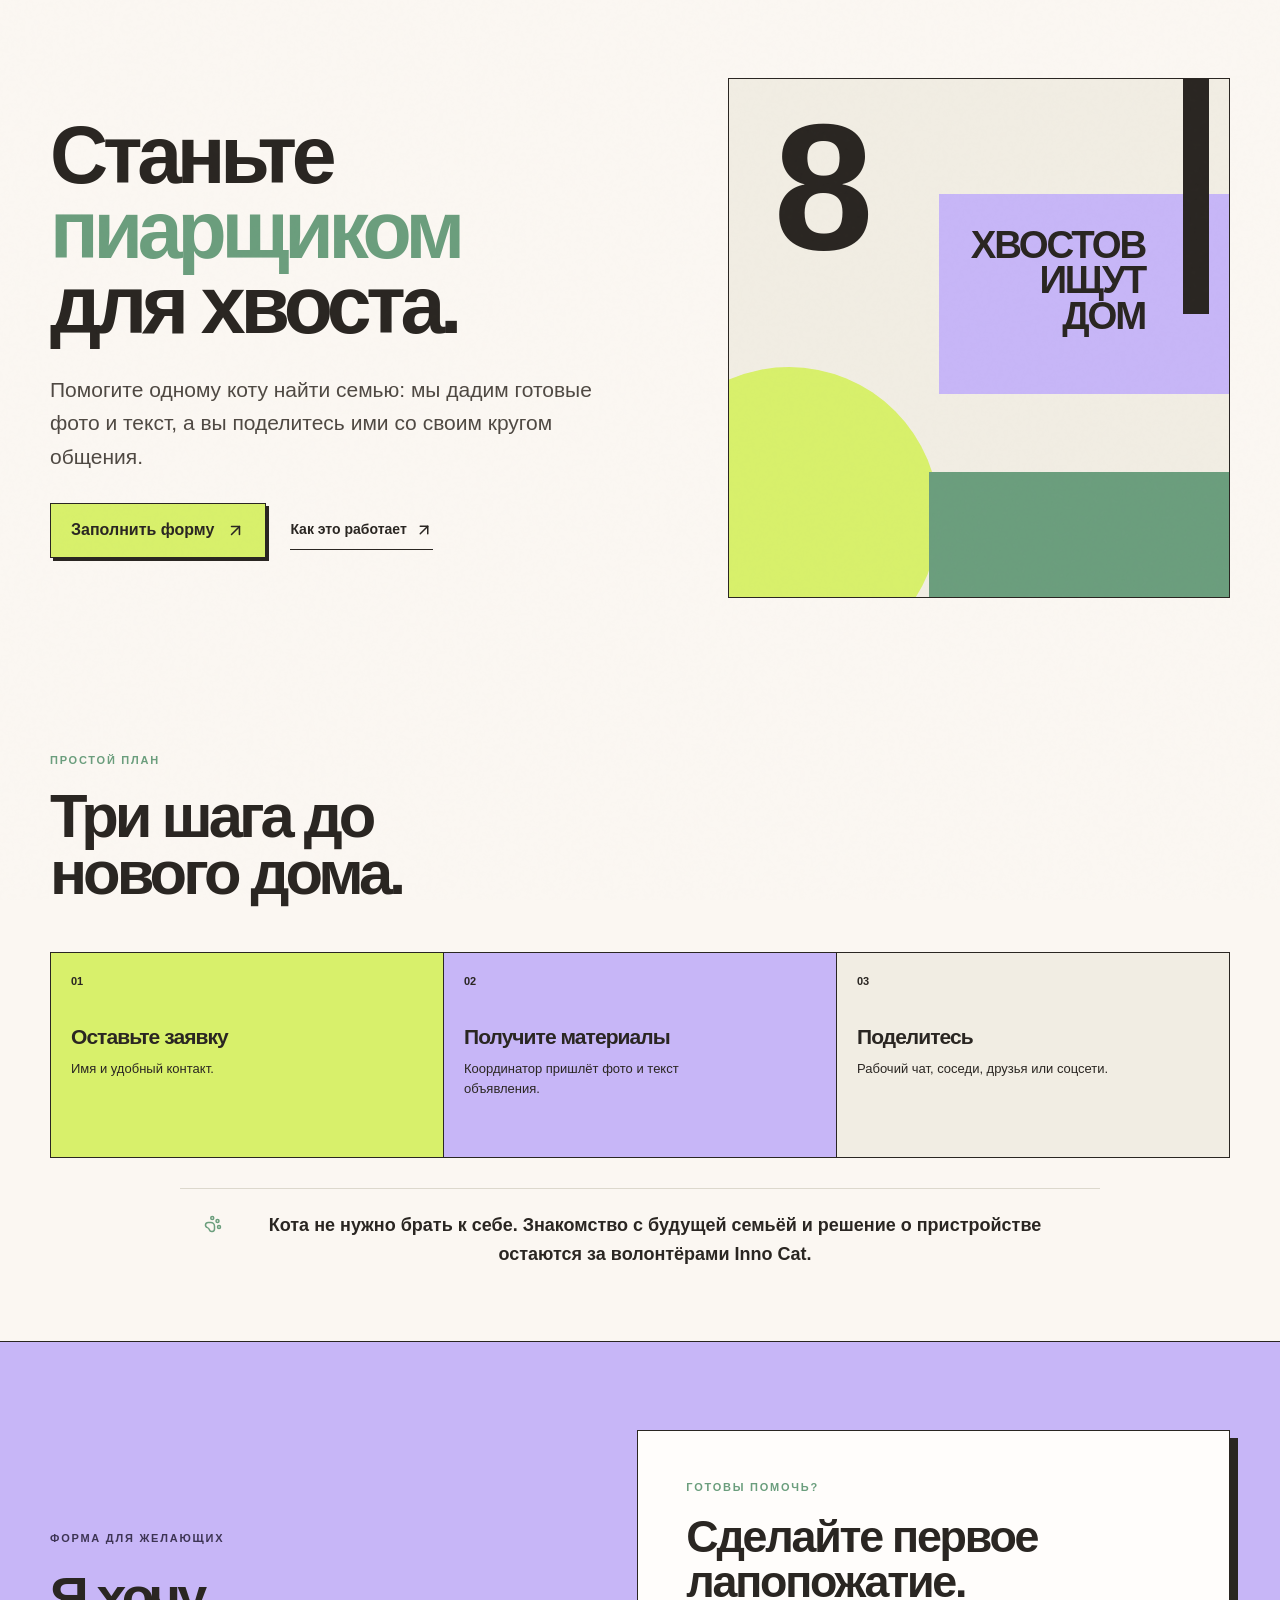
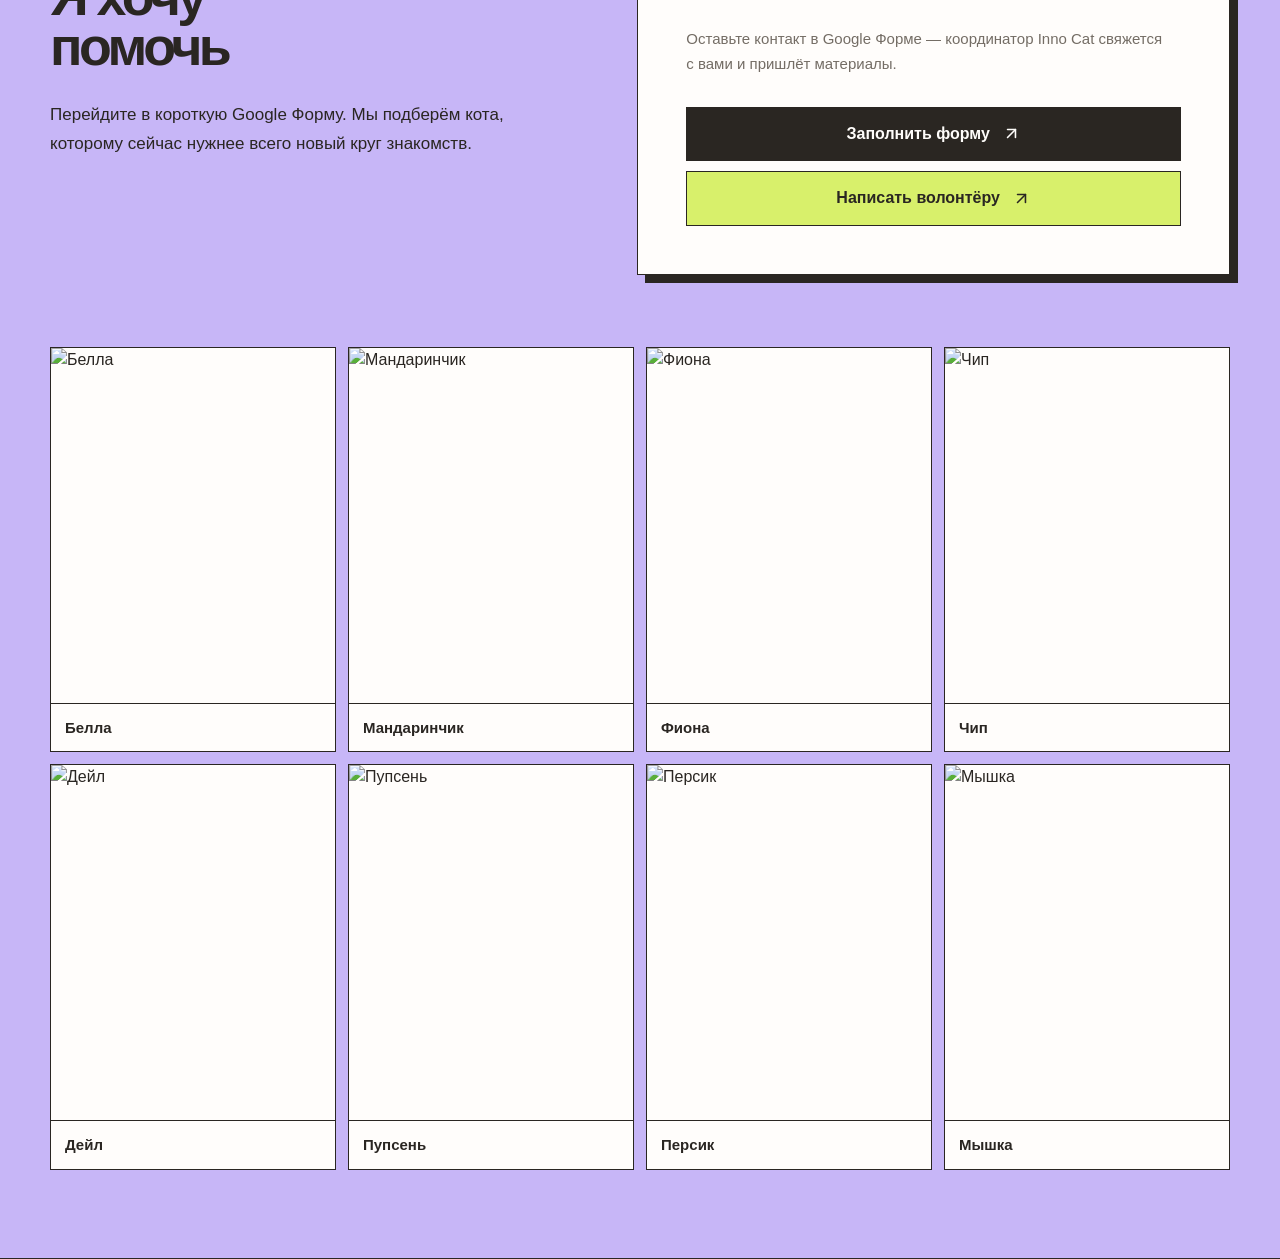
==== index.html @ 9b5c7e23 "Add files via upload" ====
<!doctype html>
<html lang="ru"><head><meta charset="utf-8"><meta name="viewport" content="width=device-width, initial-scale=1"><title>Станьте пиарщиком для хвоста · Inno Cat</title><meta name="description" content="Помогите одному из восьми хвостов найти дом: Inno Cat даст готовые материалы, а вы поделитесь ими со своим кругом общения."><meta property="og:title" content="8 хвостов ищут дом · Inno Cat"><meta property="og:description" content="Станьте их пиарщиком: фото и текст — с нас, новые круги общения — с вас."><meta property="og:url" content="https://pr.innocats.ru/"><meta property="og:site_name" content="Inno Cat"><meta property="og:type" content="website"><meta property="og:locale" content="ru_RU"><meta property="og:image" content="https://pr.innocats.ru/og.png"><meta property="og:image:width" content="1200"><meta property="og:image:height" content="630"><meta property="og:image:alt" content="8 хвостов ищут дом — станьте их пиарщиком"><meta name="twitter:card" content="summary_large_image"><meta name="twitter:title" content="8 хвостов ищут дом · Inno Cat"><meta name="twitter:description" content="Станьте их пиарщиком."><meta name="twitter:image" content="https://pr.innocats.ru/og.png"><link rel="icon" href="./favicon.svg"><link rel="stylesheet" href="./styles.css"><link rel="canonical" href="https://pr.innocats.ru/"></head><body><main id="top"><section class="hero page-shell"><div class="hero-copy"><h1>Станьте<br><em>пиарщиком</em><br>для хвоста.</h1><p class="hero-lead">Помогите одному коту найти семью: мы дадим готовые фото и текст, а вы поделитесь ими со своим кругом общения.</p><div class="hero-actions"><a class="button primary" href="https://forms.gle/XbxrjoUBpVDdA4SY6" target="_blank" rel="noopener noreferrer">Заполнить форму <svg xmlns="http://www.w3.org/2000/svg" width="19" height="19" viewbox="0 0 24 24" fill="none" stroke="currentColor" stroke-width="2" stroke-linecap="round" stroke-linejoin="round" class="lucide lucide-arrow-up-right" aria-hidden="true"><path d="M7 7h10v10"></path><path d="M7 17 17 7"></path></svg></a><a class="text-link" href="#how">Как это работает <svg xmlns="http://www.w3.org/2000/svg" width="18" height="18" viewbox="0 0 24 24" fill="none" stroke="currentColor" stroke-width="2" stroke-linecap="round" stroke-linejoin="round" class="lucide lucide-arrow-up-right" aria-hidden="true"><path d="M7 7h10v10"></path><path d="M7 17 17 7"></path></svg></a></div></div><div class="bauhaus-poster" aria-hidden="true"><div class="poster-number">8</div><div class="poster-label">ХВОСТОВ<br>ИЩУТ<br>ДОМ</div><div class="shape circle"></div><div class="shape lavender"></div><div class="shape sage"></div><div class="shape black"></div></div></section><section class="how page-shell" id="how"><div class="section-heading"><div><p class="kicker">ПРОСТОЙ ПЛАН</p><h2>Три шага до<br>нового дома.</h2></div></div><div class="steps"><article><span>01</span><h3>Оставьте заявку</h3><p>Имя и удобный контакт.</p></article><article><span>02</span><h3>Получите материалы</h3><p>Координатор пришлёт фото и текст объявления.</p></article><article><span>03</span><h3>Поделитесь</h3><p>Рабочий чат, соседи, друзья или соцсети.</p></article></div><p class="calm-note"><svg xmlns="http://www.w3.org/2000/svg" width="18" height="18" viewbox="0 0 24 24" fill="none" stroke="currentColor" stroke-width="2" stroke-linecap="round" stroke-linejoin="round" class="lucide lucide-paw-print" aria-hidden="true"><circle cx="11" cy="4" r="2"></circle><circle cx="18" cy="8" r="2"></circle><circle cx="20" cy="16" r="2"></circle><path d="M9 10a5 5 0 0 1 5 5v3.5a3.5 3.5 0 0 1-6.84 1.045Q6.52 17.48 4.46 16.84A3.5 3.5 0 0 1 5.5 10Z"></path></svg> Кота не нужно брать к себе. Знакомство с будущей семьёй и решение о пристройстве остаются за волонтёрами Inno Cat.</p></section><section class="signup" id="form"><div class="page-shell signup-layout"><div class="signup-grid"><div class="signup-copy"><p class="kicker">ФОРМА ДЛЯ ЖЕЛАЮЩИХ</p><h2>Я хочу<br>помочь</h2><p>Перейдите в короткую Google Форму. Мы подберём кота, которому сейчас нужнее всего новый круг знакомств.</p></div><div class="contact-card"><p class="kicker">ГОТОВЫ ПОМОЧЬ?</p><h3>Сделайте первое лапопожатие.</h3><p>Оставьте контакт в Google Форме — координатор Inno Cat свяжется с вами и пришлёт материалы.</p><div class="contact-actions"><a class="button submit" href="https://forms.gle/XbxrjoUBpVDdA4SY6" target="_blank" rel="noopener noreferrer">Заполнить форму <svg xmlns="http://www.w3.org/2000/svg" width="19" height="19" viewbox="0 0 24 24" fill="none" stroke="currentColor" stroke-width="2" stroke-linecap="round" stroke-linejoin="round" class="lucide lucide-arrow-up-right" aria-hidden="true"><path d="M7 7h10v10"></path><path d="M7 17 17 7"></path></svg></a><a class="button volunteer" href="https://t.me/inno_cat?direct" target="_blank" rel="noopener noreferrer">Написать волонтёру <svg xmlns="http://www.w3.org/2000/svg" width="19" height="19" viewbox="0 0 24 24" fill="none" stroke="currentColor" stroke-width="2" stroke-linecap="round" stroke-linejoin="round" class="lucide lucide-arrow-up-right" aria-hidden="true"><path d="M7 7h10v10"></path><path d="M7 17 17 7"></path></svg></a></div></div></div><div class="cat-photo-grid" aria-label="Коты, которым нужна помощь"><figure class="cat-photo-card"><img src="./cats/bella-720.jpg" sizes="(max-width: 700px) calc((100vw - 44px) / 2), (max-width: 940px) calc((100vw - 60px) / 2), (max-width: 1228px) calc((100vw - 84px) / 4), 284px" width="720" height="900" alt="Белла" loading="eager" decoding="async" srcset="./cats/bella-360.jpg 360w, ./cats/bella-720.jpg 720w"><figcaption>Белла</figcaption></figure><figure class="cat-photo-card"><img src="./cats/mandarin-720.jpg" sizes="(max-width: 700px) calc((100vw - 44px) / 2), (max-width: 940px) calc((100vw - 60px) / 2), (max-width: 1228px) calc((100vw - 84px) / 4), 284px" width="720" height="900" alt="Мандаринчик" loading="eager" decoding="async" srcset="./cats/mandarin-360.jpg 360w, ./cats/mandarin-720.jpg 720w"><figcaption>Мандаринчик</figcaption></figure><figure class="cat-photo-card"><img src="./cats/fiona-720.jpg" sizes="(max-width: 700px) calc((100vw - 44px) / 2), (max-width: 940px) calc((100vw - 60px) / 2), (max-width: 1228px) calc((100vw - 84px) / 4), 284px" width="720" height="900" alt="Фиона" loading="eager" decoding="async" srcset="./cats/fiona-360.jpg 360w, ./cats/fiona-720.jpg 720w"><figcaption>Фиона</figcaption></figure><figure class="cat-photo-card"><img src="./cats/chip-720.jpg" sizes="(max-width: 700px) calc((100vw - 44px) / 2), (max-width: 940px) calc((100vw - 60px) / 2), (max-width: 1228px) calc((100vw - 84px) / 4), 284px" width="720" height="900" alt="Чип" loading="eager" decoding="async" srcset="./cats/chip-360.jpg 360w, ./cats/chip-720.jpg 720w"><figcaption>Чип</figcaption></figure><figure class="cat-photo-card"><img src="./cats/dale-720.jpg" sizes="(max-width: 700px) calc((100vw - 44px) / 2), (max-width: 940px) calc((100vw - 60px) / 2), (max-width: 1228px) calc((100vw - 84px) / 4), 284px" width="720" height="900" alt="Дейл" loading="eager" decoding="async" srcset="./cats/dale-360.jpg 360w, ./cats/dale-720.jpg 720w"><figcaption>Дейл</figcaption></figure><figure class="cat-photo-card"><img src="./cats/pupsen-720.jpg" sizes="(max-width: 700px) calc((100vw - 44px) / 2), (max-width: 940px) calc((100vw - 60px) / 2), (max-width: 1228px) calc((100vw - 84px) / 4), 284px" width="720" height="900" alt="Пупсень" loading="eager" decoding="async" srcset="./cats/pupsen-360.jpg 360w, ./cats/pupsen-720.jpg 720w"><figcaption>Пупсень</figcaption></figure><figure class="cat-photo-card"><img src="./cats/persik-720.jpg" sizes="(max-width: 700px) calc((100vw - 44px) / 2), (max-width: 940px) calc((100vw - 60px) / 2), (max-width: 1228px) calc((100vw - 84px) / 4), 284px" width="720" height="900" alt="Персик" loading="eager" decoding="async" srcset="./cats/persik-360.jpg 360w, ./cats/persik-720.jpg 720w"><figcaption>Персик</figcaption></figure><figure class="cat-photo-card"><img src="./cats/myshka-720.jpg" sizes="(max-width: 700px) calc((100vw - 44px) / 2), (max-width: 940px) calc((100vw - 60px) / 2), (max-width: 1228px) calc((100vw - 84px) / 4), 284px" width="720" height="900" alt="Мышка" loading="eager" decoding="async" srcset="./cats/myshka-360.jpg 360w, ./cats/myshka-720.jpg 720w"><figcaption>Мышка</figcaption></figure></div></div></section></main></body></html>
---- styles.css ----
/* cyrillic-ext */
@font-face {
  font-family: 'Manrope';
  font-style: normal;
  font-weight: 400;
  font-display: swap;
  src: url(./fonts/manrope-270f405a6a58.woff2) format('woff2');
  unicode-range: U+0460-052F, U+1C80-1C8A, U+20B4, U+2DE0-2DFF, U+A640-A69F, U+FE2E-FE2F;
}
/* cyrillic */
@font-face {
  font-family: 'Manrope';
  font-style: normal;
  font-weight: 400;
  font-display: swap;
  src: url(./fonts/manrope-85a47c7dcfcf.woff2) format('woff2');
  unicode-range: U+0301, U+0400-045F, U+0490-0491, U+04B0-04B1, U+2116;
}
/* greek */
@font-face {
  font-family: 'Manrope';
  font-style: normal;
  font-weight: 400;
  font-display: swap;
  src: url(./fonts/manrope-8b9fe9ac0c96.woff2) format('woff2');
  unicode-range: U+0370-0377, U+037A-037F, U+0384-038A, U+038C, U+038E-03A1, U+03A3-03FF;
}
/* vietnamese */
@font-face {
  font-family: 'Manrope';
  font-style: normal;
  font-weight: 400;
  font-display: swap;
  src: url(./fonts/manrope-157113911709.woff2) format('woff2');
  unicode-range: U+0102-0103, U+0110-0111, U+0128-0129, U+0168-0169, U+01A0-01A1, U+01AF-01B0, U+0300-0301, U+0303-0304, U+0308-0309, U+0323, U+0329, U+1EA0-1EF9, U+20AB;
}
/* latin-ext */
@font-face {
  font-family: 'Manrope';
  font-style: normal;
  font-weight: 400;
  font-display: swap;
  src: url(./fonts/manrope-ca01630a7764.woff2) format('woff2');
  unicode-range: U+0100-02BA, U+02BD-02C5, U+02C7-02CC, U+02CE-02D7, U+02DD-02FF, U+0304, U+0308, U+0329, U+1D00-1DBF, U+1E00-1E9F, U+1EF2-1EFF, U+2020, U+20A0-20AB, U+20AD-20C4, U+2113, U+2C60-2C7F, U+A720-A7FF;
}
/* latin */
@font-face {
  font-family: 'Manrope';
  font-style: normal;
  font-weight: 400;
  font-display: swap;
  src: url(./fonts/manrope-1a551706a819.woff2) format('woff2');
  unicode-range: U+0000-00FF, U+0131, U+0152-0153, U+02BB-02BC, U+02C6, U+02DA, U+02DC, U+0304, U+0308, U+0329, U+2000-206F, U+20AC, U+2122, U+2191, U+2193, U+2212, U+2215, U+FEFF, U+FFFD;
}
/* cyrillic-ext */
@font-face {
  font-family: 'Manrope';
  font-style: normal;
  font-weight: 500;
  font-display: swap;
  src: url(./fonts/manrope-270f405a6a58.woff2) format('woff2');
  unicode-range: U+0460-052F, U+1C80-1C8A, U+20B4, U+2DE0-2DFF, U+A640-A69F, U+FE2E-FE2F;
}
/* cyrillic */
@font-face {
  font-family: 'Manrope';
  font-style: normal;
  font-weight: 500;
  font-display: swap;
  src: url(./fonts/manrope-85a47c7dcfcf.woff2) format('woff2');
  unicode-range: U+0301, U+0400-045F, U+0490-0491, U+04B0-04B1, U+2116;
}
/* greek */
@font-face {
  font-family: 'Manrope';
  font-style: normal;
  font-weight: 500;
  font-display: swap;
  src: url(./fonts/manrope-8b9fe9ac0c96.woff2) format('woff2');
  unicode-range: U+0370-0377, U+037A-037F, U+0384-038A, U+038C, U+038E-03A1, U+03A3-03FF;
}
/* vietnamese */
@font-face {
  font-family: 'Manrope';
  font-style: normal;
  font-weight: 500;
  font-display: swap;
  src: url(./fonts/manrope-157113911709.woff2) format('woff2');
  unicode-range: U+0102-0103, U+0110-0111, U+0128-0129, U+0168-0169, U+01A0-01A1, U+01AF-01B0, U+0300-0301, U+0303-0304, U+0308-0309, U+0323, U+0329, U+1EA0-1EF9, U+20AB;
}
/* latin-ext */
@font-face {
  font-family: 'Manrope';
  font-style: normal;
  font-weight: 500;
  font-display: swap;
  src: url(./fonts/manrope-ca01630a7764.woff2) format('woff2');
  unicode-range: U+0100-02BA, U+02BD-02C5, U+02C7-02CC, U+02CE-02D7, U+02DD-02FF, U+0304, U+0308, U+0329, U+1D00-1DBF, U+1E00-1E9F, U+1EF2-1EFF, U+2020, U+20A0-20AB, U+20AD-20C4, U+2113, U+2C60-2C7F, U+A720-A7FF;
}
/* latin */
@font-face {
  font-family: 'Manrope';
  font-style: normal;
  font-weight: 500;
  font-display: swap;
  src: url(./fonts/manrope-1a551706a819.woff2) format('woff2');
  unicode-range: U+0000-00FF, U+0131, U+0152-0153, U+02BB-02BC, U+02C6, U+02DA, U+02DC, U+0304, U+0308, U+0329, U+2000-206F, U+20AC, U+2122, U+2191, U+2193, U+2212, U+2215, U+FEFF, U+FFFD;
}
/* cyrillic-ext */
@font-face {
  font-family: 'Manrope';
  font-style: normal;
  font-weight: 600;
  font-display: swap;
  src: url(./fonts/manrope-270f405a6a58.woff2) format('woff2');
  unicode-range: U+0460-052F, U+1C80-1C8A, U+20B4, U+2DE0-2DFF, U+A640-A69F, U+FE2E-FE2F;
}
/* cyrillic */
@font-face {
  font-family: 'Manrope';
  font-style: normal;
  font-weight: 600;
  font-display: swap;
  src: url(./fonts/manrope-85a47c7dcfcf.woff2) format('woff2');
  unicode-range: U+0301, U+0400-045F, U+0490-0491, U+04B0-04B1, U+2116;
}
/* greek */
@font-face {
  font-family: 'Manrope';
  font-style: normal;
  font-weight: 600;
  font-display: swap;
  src: url(./fonts/manrope-8b9fe9ac0c96.woff2) format('woff2');
  unicode-range: U+0370-0377, U+037A-037F, U+0384-038A, U+038C, U+038E-03A1, U+03A3-03FF;
}
/* vietnamese */
@font-face {
  font-family: 'Manrope';
  font-style: normal;
  font-weight: 600;
  font-display: swap;
  src: url(./fonts/manrope-157113911709.woff2) format('woff2');
  unicode-range: U+0102-0103, U+0110-0111, U+0128-0129, U+0168-0169, U+01A0-01A1, U+01AF-01B0, U+0300-0301, U+0303-0304, U+0308-0309, U+0323, U+0329, U+1EA0-1EF9, U+20AB;
}
/* latin-ext */
@font-face {
  font-family: 'Manrope';
  font-style: normal;
  font-weight: 600;
  font-display: swap;
  src: url(./fonts/manrope-ca01630a7764.woff2) format('woff2');
  unicode-range: U+0100-02BA, U+02BD-02C5, U+02C7-02CC, U+02CE-02D7, U+02DD-02FF, U+0304, U+0308, U+0329, U+1D00-1DBF, U+1E00-1E9F, U+1EF2-1EFF, U+2020, U+20A0-20AB, U+20AD-20C4, U+2113, U+2C60-2C7F, U+A720-A7FF;
}
/* latin */
@font-face {
  font-family: 'Manrope';
  font-style: normal;
  font-weight: 600;
  font-display: swap;
  src: url(./fonts/manrope-1a551706a819.woff2) format('woff2');
  unicode-range: U+0000-00FF, U+0131, U+0152-0153, U+02BB-02BC, U+02C6, U+02DA, U+02DC, U+0304, U+0308, U+0329, U+2000-206F, U+20AC, U+2122, U+2191, U+2193, U+2212, U+2215, U+FEFF, U+FFFD;
}
/* cyrillic-ext */
@font-face {
  font-family: 'Manrope';
  font-style: normal;
  font-weight: 700;
  font-display: swap;
  src: url(./fonts/manrope-270f405a6a58.woff2) format('woff2');
  unicode-range: U+0460-052F, U+1C80-1C8A, U+20B4, U+2DE0-2DFF, U+A640-A69F, U+FE2E-FE2F;
}
/* cyrillic */
@font-face {
  font-family: 'Manrope';
  font-style: normal;
  font-weight: 700;
  font-display: swap;
  src: url(./fonts/manrope-85a47c7dcfcf.woff2) format('woff2');
  unicode-range: U+0301, U+0400-045F, U+0490-0491, U+04B0-04B1, U+2116;
}
/* greek */
@font-face {
  font-family: 'Manrope';
  font-style: normal;
  font-weight: 700;
  font-display: swap;
  src: url(./fonts/manrope-8b9fe9ac0c96.woff2) format('woff2');
  unicode-range: U+0370-0377, U+037A-037F, U+0384-038A, U+038C, U+038E-03A1, U+03A3-03FF;
}
/* vietnamese */
@font-face {
  font-family: 'Manrope';
  font-style: normal;
  font-weight: 700;
  font-display: swap;
  src: url(./fonts/manrope-157113911709.woff2) format('woff2');
  unicode-range: U+0102-0103, U+0110-0111, U+0128-0129, U+0168-0169, U+01A0-01A1, U+01AF-01B0, U+0300-0301, U+0303-0304, U+0308-0309, U+0323, U+0329, U+1EA0-1EF9, U+20AB;
}
/* latin-ext */
@font-face {
  font-family: 'Manrope';
  font-style: normal;
  font-weight: 700;
  font-display: swap;
  src: url(./fonts/manrope-ca01630a7764.woff2) format('woff2');
  unicode-range: U+0100-02BA, U+02BD-02C5, U+02C7-02CC, U+02CE-02D7, U+02DD-02FF, U+0304, U+0308, U+0329, U+1D00-1DBF, U+1E00-1E9F, U+1EF2-1EFF, U+2020, U+20A0-20AB, U+20AD-20C4, U+2113, U+2C60-2C7F, U+A720-A7FF;
}
/* latin */
@font-face {
  font-family: 'Manrope';
  font-style: normal;
  font-weight: 700;
  font-display: swap;
  src: url(./fonts/manrope-1a551706a819.woff2) format('woff2');
  unicode-range: U+0000-00FF, U+0131, U+0152-0153, U+02BB-02BC, U+02C6, U+02DA, U+02DC, U+0304, U+0308, U+0329, U+2000-206F, U+20AC, U+2122, U+2191, U+2193, U+2212, U+2215, U+FEFF, U+FFFD;
}
/* cyrillic-ext */
@font-face {
  font-family: 'Manrope';
  font-style: normal;
  font-weight: 800;
  font-display: swap;
  src: url(./fonts/manrope-270f405a6a58.woff2) format('woff2');
  unicode-range: U+0460-052F, U+1C80-1C8A, U+20B4, U+2DE0-2DFF, U+A640-A69F, U+FE2E-FE2F;
}
/* cyrillic */
@font-face {
  font-family: 'Manrope';
  font-style: normal;
  font-weight: 800;
  font-display: swap;
  src: url(./fonts/manrope-85a47c7dcfcf.woff2) format('woff2');
  unicode-range: U+0301, U+0400-045F, U+0490-0491, U+04B0-04B1, U+2116;
}
/* greek */
@font-face {
  font-family: 'Manrope';
  font-style: normal;
  font-weight: 800;
  font-display: swap;
  src: url(./fonts/manrope-8b9fe9ac0c96.woff2) format('woff2');
  unicode-range: U+0370-0377, U+037A-037F, U+0384-038A, U+038C, U+038E-03A1, U+03A3-03FF;
}
/* vietnamese */
@font-face {
  font-family: 'Manrope';
  font-style: normal;
  font-weight: 800;
  font-display: swap;
  src: url(./fonts/manrope-157113911709.woff2) format('woff2');
  unicode-range: U+0102-0103, U+0110-0111, U+0128-0129, U+0168-0169, U+01A0-01A1, U+01AF-01B0, U+0300-0301, U+0303-0304, U+0308-0309, U+0323, U+0329, U+1EA0-1EF9, U+20AB;
}
/* latin-ext */
@font-face {
  font-family: 'Manrope';
  font-style: normal;
  font-weight: 800;
  font-display: swap;
  src: url(./fonts/manrope-ca01630a7764.woff2) format('woff2');
  unicode-range: U+0100-02BA, U+02BD-02C5, U+02C7-02CC, U+02CE-02D7, U+02DD-02FF, U+0304, U+0308, U+0329, U+1D00-1DBF, U+1E00-1E9F, U+1EF2-1EFF, U+2020, U+20A0-20AB, U+20AD-20C4, U+2113, U+2C60-2C7F, U+A720-A7FF;
}
/* latin */
@font-face {
  font-family: 'Manrope';
  font-style: normal;
  font-weight: 800;
  font-display: swap;
  src: url(./fonts/manrope-1a551706a819.woff2) format('woff2');
  unicode-range: U+0000-00FF, U+0131, U+0152-0153, U+02BB-02BC, U+02C6, U+02DA, U+02DC, U+0304, U+0308, U+0329, U+2000-206F, U+20AC, U+2122, U+2191, U+2193, U+2212, U+2215, U+FEFF, U+FFFD;
}



:root {
  --cream: #fbf7f2;
  --cream-deep: #f1ede3;
  --ink: #2a2622;
  --muted: #746d65;
  --line: #dcd8cd;
  --lime: #d8f06b;
  --lime-dark: #b9d846;
  --lavender: #c7b6f7;
  --sage: #6b9e7d;
  --white: #fffdfb;
  --max: 1180px;
}

* { box-sizing: border-box; }
html { scroll-behavior: smooth; scroll-padding-top: 90px; }
body {
  margin: 0;
  background: var(--cream);
  color: var(--ink);
  font-family: Manrope, Arial, sans-serif;
  font-size: 16px;
  line-height: 1.55;
  -webkit-font-smoothing: antialiased;
}
body::before {
  content: '';
  position: fixed;
  inset: 0;
  z-index: 100;
  pointer-events: none;
  opacity: .025;
  background-image: url("data:image/svg+xml,%3Csvg viewBox='0 0 180 180' xmlns='http://www.w3.org/2000/svg'%3E%3Cfilter id='n'%3E%3CfeTurbulence type='fractalNoise' baseFrequency='.9' numOctaves='3' stitchTiles='stitch'/%3E%3C/filter%3E%3Cpath fill='%23000' opacity='.45' filter='url(%23n)' d='M0 0h180v180H0z'/%3E%3C/svg%3E");
}

a { color: inherit; text-decoration: none; }
button, input { font: inherit; }
button { color: inherit; }
button, a, input { -webkit-tap-highlight-color: transparent; }
button, a { touch-action: manipulation; }
button:focus-visible, a:focus-visible, input:focus-visible {
  outline: 3px solid var(--lavender);
  outline-offset: 4px;
}
p, h1, h2, h3 { margin-top: 0; }
.page-shell { width: min(var(--max), calc(100% - 48px)); margin-inline: auto; }

.brand { display: inline-flex; align-items: center; gap: 11px; font-size: 17px; font-weight: 800; letter-spacing: -.03em; }
.brand-mark { width: 39px; height: 39px; display: grid; place-items: center; background: var(--ink); color: var(--cream); font-size: 12px; letter-spacing: -.02em; }

.hero { min-height: 680px; display: grid; grid-template-columns: 1.08fr .92fr; gap: clamp(42px, 7vw, 92px); align-items: center; padding-block: 68px 72px; }
.kicker { margin-bottom: 24px; display: flex; align-items: center; gap: 10px; font-size: 11px; font-weight: 800; letter-spacing: .16em; }
.kicker > span { width: 10px; height: 10px; display: inline-block; background: var(--sage); }
.hero h1, .signup h2, .section-heading h2 {
  font-size: clamp(52px, 6.3vw, 86px);
  line-height: .93;
  letter-spacing: -.065em;
  font-weight: 800;
}
.hero h1 { margin-bottom: 30px; }
.hero h1 em { color: var(--sage); font-style: normal; }
.hero-lead { max-width: 590px; margin-bottom: 30px; color: #4f4943; font-size: clamp(17px, 1.8vw, 21px); line-height: 1.58; }
.hero-actions { display: flex; align-items: center; flex-wrap: wrap; gap: 24px; }
.button { min-height: 54px; padding: 14px 20px; display: inline-flex; align-items: center; justify-content: center; gap: 12px; border: 1px solid var(--ink); border-radius: 0; font-weight: 800; cursor: pointer; transition: transform .16s, box-shadow .16s, background .16s; }
.button:hover:not(:disabled) { transform: translate(-2px, -2px); box-shadow: 5px 5px 0 var(--ink); }
.button:disabled { cursor: wait; opacity: .65; }
.button.primary { background: var(--lime); box-shadow: 3px 3px 0 var(--ink); }
.button.secondary { background: var(--white); }
.text-link { display: inline-flex; align-items: center; gap: 8px; padding-block: 8px; font-size: 14px; font-weight: 800; border-bottom: 1px solid var(--ink); }
.bauhaus-poster { position: relative; min-height: 520px; overflow: hidden; border: 1px solid var(--ink); background: var(--cream-deep); }
.shape { position: absolute; display: block; }
.shape.circle { width: 300px; height: 300px; left: -90px; bottom: -70px; border-radius: 50%; background: var(--lime); }
.shape.lavender { width: 58%; height: 200px; right: 0; top: 115px; background: var(--lavender); }
.shape.sage { width: 60%; height: 125px; right: 0; bottom: 0; background: var(--sage); }
.shape.black { width: 26px; height: 235px; right: 20px; top: 0; background: var(--ink); }
.poster-number { position: absolute; z-index: 2; left: 44px; top: 34px; font-size: clamp(180px, 14vw, 220px); line-height: .82; letter-spacing: -.07em; font-weight: 800; }
.poster-label { position: absolute; z-index: 3; right: 84px; top: 148px; width: 220px; text-align: right; font-size: clamp(26px, 3vw, 42px); line-height: .92; letter-spacing: -.055em; font-weight: 800; }

.how { padding-block: 72px; }
.section-heading { margin-bottom: 40px; }
.section-heading .kicker { margin-bottom: 18px; color: var(--sage); }
.section-heading h2 { font-size: clamp(44px, 4.8vw, 64px); }
.steps { display: grid; grid-template-columns: repeat(3, 1fr); border-top: 1px solid var(--ink); border-left: 1px solid var(--ink); }
.steps article { min-height: 205px; padding: 20px; border-right: 1px solid var(--ink); border-bottom: 1px solid var(--ink); }
.steps article:nth-child(1) { background: var(--lime); }
.steps article:nth-child(2) { background: var(--lavender); }
.steps article:nth-child(3) { background: var(--cream-deep); }
.steps article > span { display: block; margin-bottom: 36px; font-size: 11px; font-weight: 800; }
.steps h3 { margin-bottom: 10px; font-size: 21px; letter-spacing: -.045em; line-height: 1.08; }
.steps p { margin: 0; max-width: 290px; font-size: 13px; line-height: 1.55; }
.calm-note { max-width: 920px; margin: 30px auto 0; padding: 22px 24px 0; display: flex; align-items: flex-start; justify-content: center; gap: 12px; border-top: 1px solid var(--line); color: var(--ink); text-align: center; font-size: clamp(15px, 1.5vw, 18px); font-weight: 600; line-height: 1.6; }
.calm-note svg { flex: 0 0 auto; margin-top: 4px; color: var(--sage); }

.signup { padding-block: 88px; background: var(--lavender); border-top: 1px solid var(--ink); border-bottom: 1px solid var(--ink); }
.signup-grid { display: grid; grid-template-columns: minmax(0, .9fr) minmax(440px, 1.1fr); gap: clamp(64px, 8vw, 104px); align-items: center; }
.signup-grid > * { min-width: 0; }
.signup-copy { max-width: 520px; padding-block: 24px; }
.signup-copy .kicker { color: #3d3454; }
.signup h2 { margin-bottom: 30px; font-size: clamp(42px, 4.2vw, 56px); }
.signup-copy > p:not(.kicker) { max-width: 470px; font-size: 17px; line-height: 1.7; }
.cat-photo-grid { margin-top: 72px; display: grid; grid-template-columns: repeat(4, 1fr); gap: 12px; }
.cat-photo-card { margin: 0; border: 1px solid var(--ink); background: var(--white); }
.cat-photo-card img { width: 100%; height: auto; aspect-ratio: 4 / 5; display: block; object-fit: cover; }
.cat-photo-card figcaption { min-height: 48px; padding: 12px 14px; display: flex; align-items: center; border-top: 1px solid var(--ink); font-size: 15px; font-weight: 800; }
.contact-card { padding: clamp(32px, 4vw, 48px); display: flex; flex-direction: column; border: 1px solid var(--ink); background: var(--white); box-shadow: 8px 8px 0 var(--ink); }
.contact-card .kicker { margin-bottom: 18px; color: var(--sage); }
.contact-card h3 { max-width: 470px; margin-bottom: 22px; font-size: clamp(36px, 3.5vw, 48px); line-height: 1; letter-spacing: -.05em; }
.contact-card > p:not(.kicker) { max-width: 480px; margin-bottom: 30px; color: var(--muted); font-size: 15px; line-height: 1.7; }
.contact-actions { display: grid; gap: 10px; }
.submit { width: 100%; background: var(--ink); color: var(--white); }
.volunteer { width: 100%; background: var(--lime); color: var(--ink); }

@media (max-width: 940px) {
  .hero { min-height: auto; grid-template-columns: 1fr; padding-top: 52px; }
  .hero-copy { max-width: 720px; }
  .bauhaus-poster { min-height: 460px; }
  .shape.lavender { width: 58%; }
  .poster-number { left: 60px; top: 30px; font-size: 240px; }
  .poster-label { font-size: 42px; }
  .signup-grid { grid-template-columns: 1fr; }
  .signup-copy { padding-block: 0; }
  .signup h2 { font-size: 54px; }
  .cat-photo-grid { grid-template-columns: repeat(2, 1fr); }
}

@media (max-width: 700px) {
  .page-shell { width: min(100% - 32px, var(--max)); }
  .brand { font-size: 15px; }
  .brand-mark { width: 36px; height: 36px; }
  .hero { gap: 44px; padding-block: 42px 48px; }
  .hero h1 { font-size: clamp(50px, 16vw, 70px); }
  .hero-lead { font-size: 16px; }
  .hero-actions { align-items: flex-start; flex-direction: column; gap: 14px; }
  .button.primary { width: 100%; }
  .bauhaus-poster { min-height: 390px; }
  .poster-number { left: 22px; top: 22px; font-size: 150px; }
  .poster-label { right: 56px; top: 166px; width: 160px; font-size: 29px; }
  .shape.circle { width: 260px; height: 260px; left: -85px; }
  .shape.lavender { width: 62%; top: 88px; height: 170px; }
  .shape.sage { height: 105px; }
  .shape.black { width: 18px; height: 205px; right: 12px; }
  .how { padding-block: 54px; }
  .section-heading { margin-bottom: 30px; }
  .section-heading h2 { font-size: 44px; }
  .steps { grid-template-columns: 1fr; }
  .steps article { min-height: 150px; }
  .steps article > span { margin-bottom: 18px; }
  .calm-note { margin-top: 24px; padding-inline: 6px; font-size: 14px; }
  .signup { padding-block: 70px; }
  .signup h2 { font-size: 42px; }
  .signup-copy > p:not(.kicker) { font-size: 15px; }
  .cat-photo-grid { margin-top: 42px; grid-template-columns: repeat(2, 1fr); gap: 8px; }
  .cat-photo-card figcaption { min-height: 42px; padding: 10px 12px; font-size: 14px; }
  .contact-card { padding: 28px 22px; box-shadow: 5px 5px 0 var(--ink); }
  .contact-card h3 { font-size: clamp(36px, 11vw, 42px); }
}

@media (prefers-reduced-motion: reduce) {
  html { scroll-behavior: auto; }
  .button { transition: none; }
}
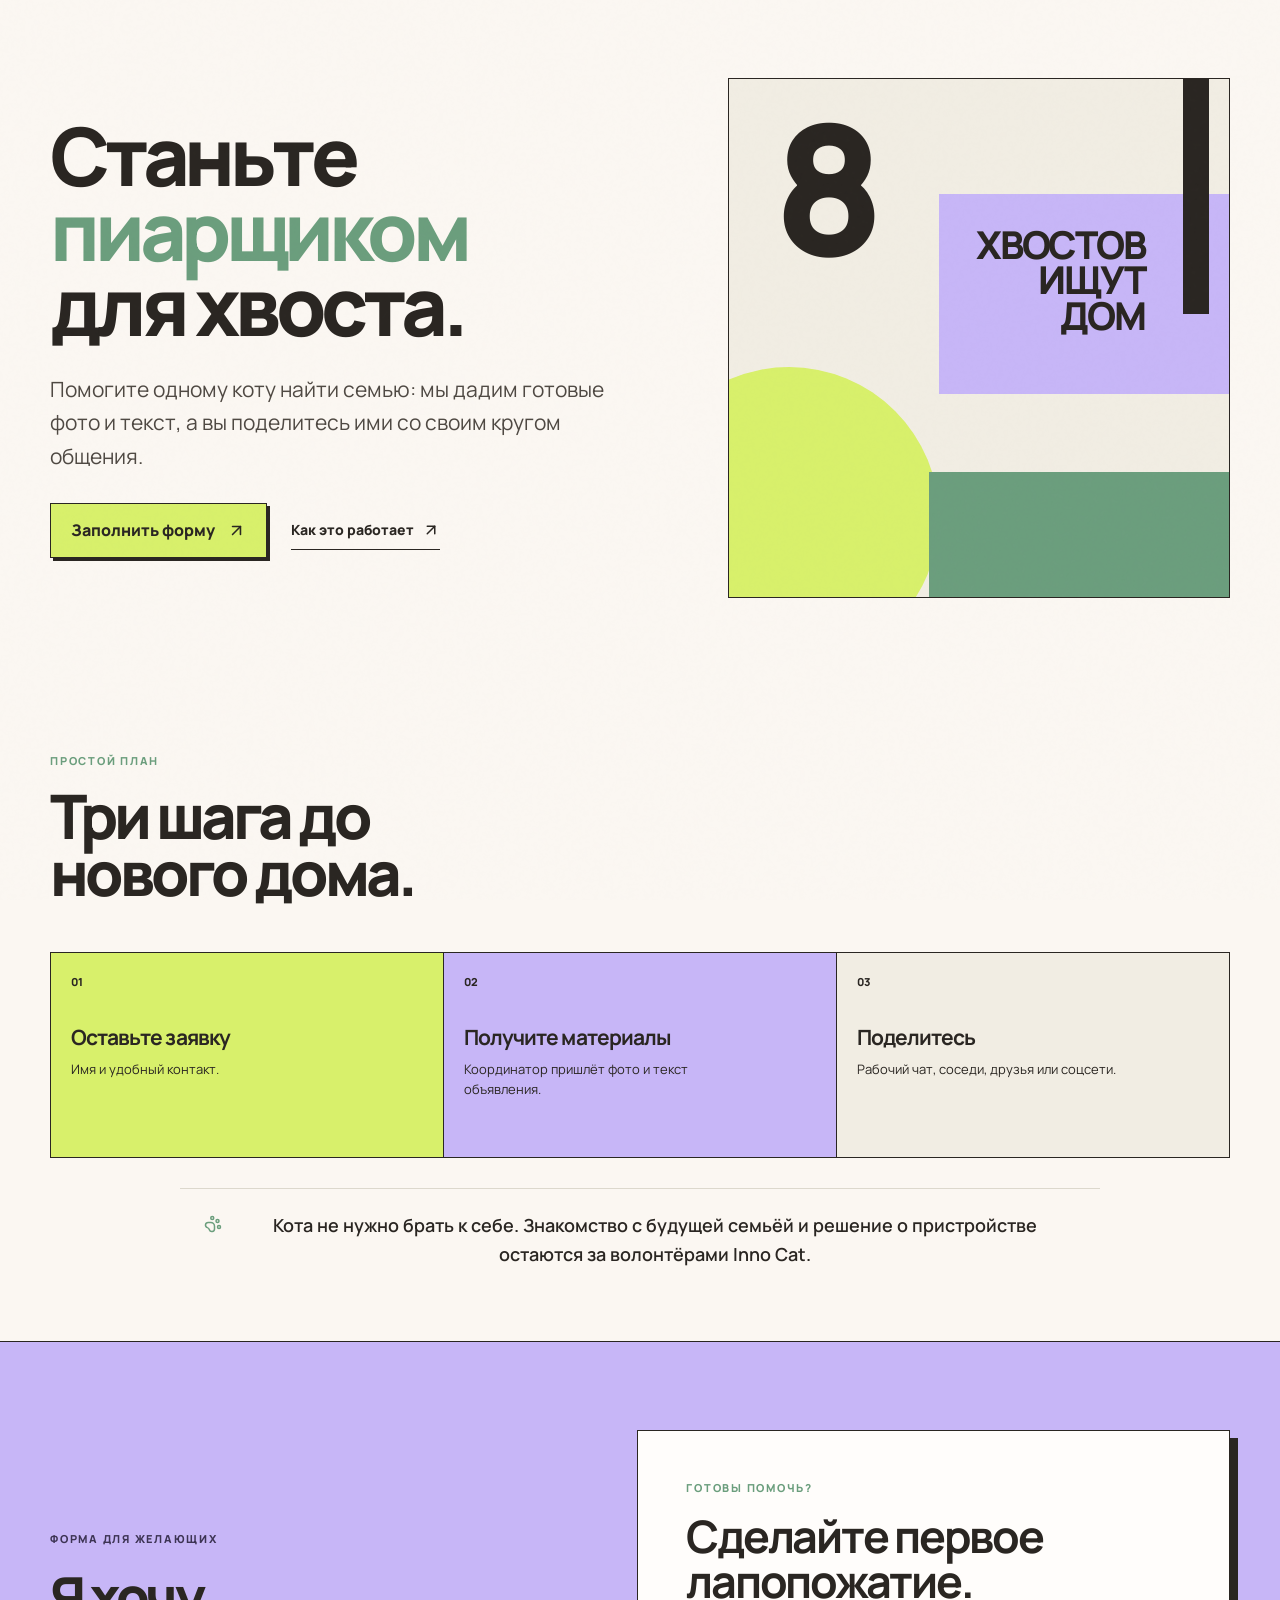
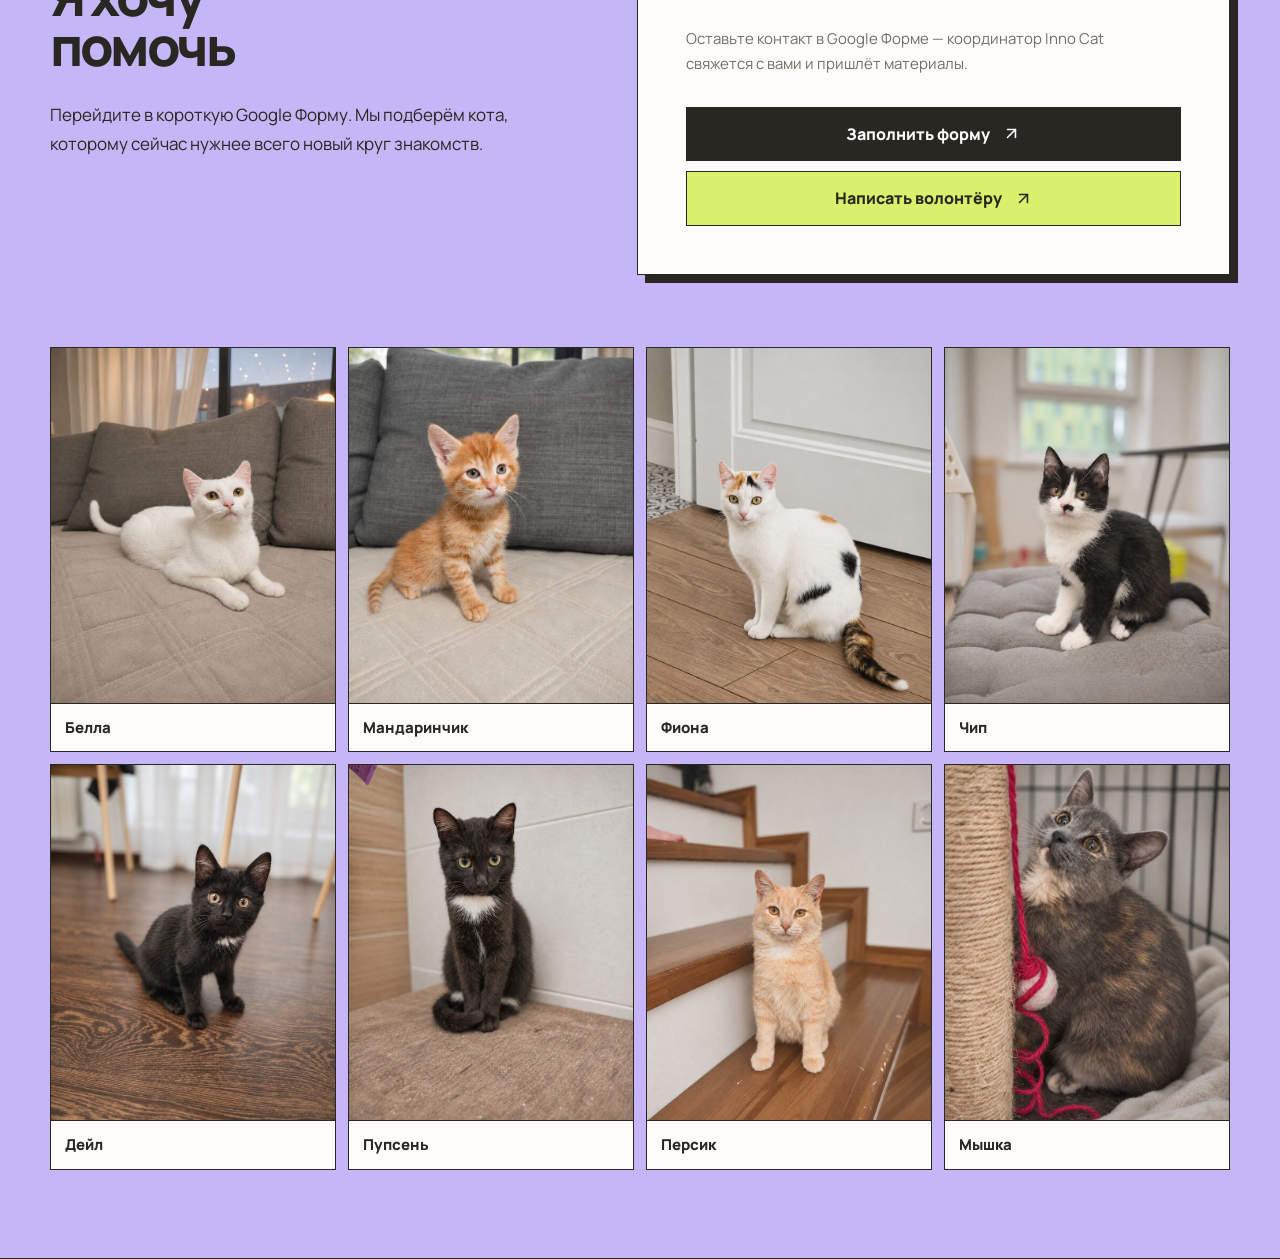
==== commit d260aad6: "Add files via upload" ====
--- a/index.html
+++ b/index.html
@@ -1,2 +1,436 @@
 <!doctype html>
-<html lang="ru"><head><meta charset="utf-8"><meta name="viewport" content="width=device-width, initial-scale=1"><title>Станьте пиарщиком для хвоста · Inno Cat</title><meta name="description" content="Помогите одному из восьми хвостов найти дом: Inno Cat даст готовые материалы, а вы поделитесь ими со своим кругом общения."><meta property="og:title" content="8 хвостов ищут дом · Inno Cat"><meta property="og:description" content="Станьте их пиарщиком: фото и текст — с нас, новые круги общения — с вас."><meta property="og:url" content="https://pr.innocats.ru/"><meta property="og:site_name" content="Inno Cat"><meta property="og:type" content="website"><meta property="og:locale" content="ru_RU"><meta property="og:image" content="https://pr.innocats.ru/og.png"><meta property="og:image:width" content="1200"><meta property="og:image:height" content="630"><meta property="og:image:alt" content="8 хвостов ищут дом — станьте их пиарщиком"><meta name="twitter:card" content="summary_large_image"><meta name="twitter:title" content="8 хвостов ищут дом · Inno Cat"><meta name="twitter:description" content="Станьте их пиарщиком."><meta name="twitter:image" content="https://pr.innocats.ru/og.png"><link rel="icon" href="./favicon.svg"><link rel="stylesheet" href="./styles.css"><link rel="canonical" href="https://pr.innocats.ru/"></head><body><main id="top"><section class="hero page-shell"><div class="hero-copy"><h1>Станьте<br><em>пиарщиком</em><br>для хвоста.</h1><p class="hero-lead">Помогите одному коту найти семью: мы дадим готовые фото и текст, а вы поделитесь ими со своим кругом общения.</p><div class="hero-actions"><a class="button primary" href="https://forms.gle/XbxrjoUBpVDdA4SY6" target="_blank" rel="noopener noreferrer">Заполнить форму <svg xmlns="http://www.w3.org/2000/svg" width="19" height="19" viewbox="0 0 24 24" fill="none" stroke="currentColor" stroke-width="2" stroke-linecap="round" stroke-linejoin="round" class="lucide lucide-arrow-up-right" aria-hidden="true"><path d="M7 7h10v10"></path><path d="M7 17 17 7"></path></svg></a><a class="text-link" href="#how">Как это работает <svg xmlns="http://www.w3.org/2000/svg" width="18" height="18" viewbox="0 0 24 24" fill="none" stroke="currentColor" stroke-width="2" stroke-linecap="round" stroke-linejoin="round" class="lucide lucide-arrow-up-right" aria-hidden="true"><path d="M7 7h10v10"></path><path d="M7 17 17 7"></path></svg></a></div></div><div class="bauhaus-poster" aria-hidden="true"><div class="poster-number">8</div><div class="poster-label">ХВОСТОВ<br>ИЩУТ<br>ДОМ</div><div class="shape circle"></div><div class="shape lavender"></div><div class="shape sage"></div><div class="shape black"></div></div></section><section class="how page-shell" id="how"><div class="section-heading"><div><p class="kicker">ПРОСТОЙ ПЛАН</p><h2>Три шага до<br>нового дома.</h2></div></div><div class="steps"><article><span>01</span><h3>Оставьте заявку</h3><p>Имя и удобный контакт.</p></article><article><span>02</span><h3>Получите материалы</h3><p>Координатор пришлёт фото и текст объявления.</p></article><article><span>03</span><h3>Поделитесь</h3><p>Рабочий чат, соседи, друзья или соцсети.</p></article></div><p class="calm-note"><svg xmlns="http://www.w3.org/2000/svg" width="18" height="18" viewbox="0 0 24 24" fill="none" stroke="currentColor" stroke-width="2" stroke-linecap="round" stroke-linejoin="round" class="lucide lucide-paw-print" aria-hidden="true"><circle cx="11" cy="4" r="2"></circle><circle cx="18" cy="8" r="2"></circle><circle cx="20" cy="16" r="2"></circle><path d="M9 10a5 5 0 0 1 5 5v3.5a3.5 3.5 0 0 1-6.84 1.045Q6.52 17.48 4.46 16.84A3.5 3.5 0 0 1 5.5 10Z"></path></svg> Кота не нужно брать к себе. Знакомство с будущей семьёй и решение о пристройстве остаются за волонтёрами Inno Cat.</p></section><section class="signup" id="form"><div class="page-shell signup-layout"><div class="signup-grid"><div class="signup-copy"><p class="kicker">ФОРМА ДЛЯ ЖЕЛАЮЩИХ</p><h2>Я хочу<br>помочь</h2><p>Перейдите в короткую Google Форму. Мы подберём кота, которому сейчас нужнее всего новый круг знакомств.</p></div><div class="contact-card"><p class="kicker">ГОТОВЫ ПОМОЧЬ?</p><h3>Сделайте первое лапопожатие.</h3><p>Оставьте контакт в Google Форме — координатор Inno Cat свяжется с вами и пришлёт материалы.</p><div class="contact-actions"><a class="button submit" href="https://forms.gle/XbxrjoUBpVDdA4SY6" target="_blank" rel="noopener noreferrer">Заполнить форму <svg xmlns="http://www.w3.org/2000/svg" width="19" height="19" viewbox="0 0 24 24" fill="none" stroke="currentColor" stroke-width="2" stroke-linecap="round" stroke-linejoin="round" class="lucide lucide-arrow-up-right" aria-hidden="true"><path d="M7 7h10v10"></path><path d="M7 17 17 7"></path></svg></a><a class="button volunteer" href="https://t.me/inno_cat?direct" target="_blank" rel="noopener noreferrer">Написать волонтёру <svg xmlns="http://www.w3.org/2000/svg" width="19" height="19" viewbox="0 0 24 24" fill="none" stroke="currentColor" stroke-width="2" stroke-linecap="round" stroke-linejoin="round" class="lucide lucide-arrow-up-right" aria-hidden="true"><path d="M7 7h10v10"></path><path d="M7 17 17 7"></path></svg></a></div></div></div><div class="cat-photo-grid" aria-label="Коты, которым нужна помощь"><figure class="cat-photo-card"><img src="./cats/bella-720.jpg" sizes="(max-width: 700px) calc((100vw - 44px) / 2), (max-width: 940px) calc((100vw - 60px) / 2), (max-width: 1228px) calc((100vw - 84px) / 4), 284px" width="720" height="900" alt="Белла" loading="eager" decoding="async" srcset="./cats/bella-360.jpg 360w, ./cats/bella-720.jpg 720w"><figcaption>Белла</figcaption></figure><figure class="cat-photo-card"><img src="./cats/mandarin-720.jpg" sizes="(max-width: 700px) calc((100vw - 44px) / 2), (max-width: 940px) calc((100vw - 60px) / 2), (max-width: 1228px) calc((100vw - 84px) / 4), 284px" width="720" height="900" alt="Мандаринчик" loading="eager" decoding="async" srcset="./cats/mandarin-360.jpg 360w, ./cats/mandarin-720.jpg 720w"><figcaption>Мандаринчик</figcaption></figure><figure class="cat-photo-card"><img src="./cats/fiona-720.jpg" sizes="(max-width: 700px) calc((100vw - 44px) / 2), (max-width: 940px) calc((100vw - 60px) / 2), (max-width: 1228px) calc((100vw - 84px) / 4), 284px" width="720" height="900" alt="Фиона" loading="eager" decoding="async" srcset="./cats/fiona-360.jpg 360w, ./cats/fiona-720.jpg 720w"><figcaption>Фиона</figcaption></figure><figure class="cat-photo-card"><img src="./cats/chip-720.jpg" sizes="(max-width: 700px) calc((100vw - 44px) / 2), (max-width: 940px) calc((100vw - 60px) / 2), (max-width: 1228px) calc((100vw - 84px) / 4), 284px" width="720" height="900" alt="Чип" loading="eager" decoding="async" srcset="./cats/chip-360.jpg 360w, ./cats/chip-720.jpg 720w"><figcaption>Чип</figcaption></figure><figure class="cat-photo-card"><img src="./cats/dale-720.jpg" sizes="(max-width: 700px) calc((100vw - 44px) / 2), (max-width: 940px) calc((100vw - 60px) / 2), (max-width: 1228px) calc((100vw - 84px) / 4), 284px" width="720" height="900" alt="Дейл" loading="eager" decoding="async" srcset="./cats/dale-360.jpg 360w, ./cats/dale-720.jpg 720w"><figcaption>Дейл</figcaption></figure><figure class="cat-photo-card"><img src="./cats/pupsen-720.jpg" sizes="(max-width: 700px) calc((100vw - 44px) / 2), (max-width: 940px) calc((100vw - 60px) / 2), (max-width: 1228px) calc((100vw - 84px) / 4), 284px" width="720" height="900" alt="Пупсень" loading="eager" decoding="async" srcset="./cats/pupsen-360.jpg 360w, ./cats/pupsen-720.jpg 720w"><figcaption>Пупсень</figcaption></figure><figure class="cat-photo-card"><img src="./cats/persik-720.jpg" sizes="(max-width: 700px) calc((100vw - 44px) / 2), (max-width: 940px) calc((100vw - 60px) / 2), (max-width: 1228px) calc((100vw - 84px) / 4), 284px" width="720" height="900" alt="Персик" loading="eager" decoding="async" srcset="./cats/persik-360.jpg 360w, ./cats/persik-720.jpg 720w"><figcaption>Персик</figcaption></figure><figure class="cat-photo-card"><img src="./cats/myshka-720.jpg" sizes="(max-width: 700px) calc((100vw - 44px) / 2), (max-width: 940px) calc((100vw - 60px) / 2), (max-width: 1228px) calc((100vw - 84px) / 4), 284px" width="720" height="900" alt="Мышка" loading="eager" decoding="async" srcset="./cats/myshka-360.jpg 360w, ./cats/myshka-720.jpg 720w"><figcaption>Мышка</figcaption></figure></div></div></section></main></body></html>+<html lang="ru"><head><meta charset="utf-8"><meta name="viewport" content="width=device-width, initial-scale=1"><title>Станьте пиарщиком для хвоста · Inno Cat</title><meta name="description" content="Помогите одному из восьми хвостов найти дом: Inno Cat даст готовые материалы, а вы поделитесь ими со своим кругом общения."><meta property="og:title" content="8 хвостов ищут дом · Inno Cat"><meta property="og:description" content="Станьте их пиарщиком: фото и текст — с нас, новые круги общения — с вас."><meta property="og:url" content="https://pr.innocats.ru/"><meta property="og:site_name" content="Inno Cat"><meta property="og:type" content="website"><meta property="og:locale" content="ru_RU"><meta property="og:image" content="https://pr.innocats.ru/og.png"><meta property="og:image:width" content="1200"><meta property="og:image:height" content="630"><meta property="og:image:alt" content="8 хвостов ищут дом — станьте их пиарщиком"><meta name="twitter:card" content="summary_large_image"><meta name="twitter:title" content="8 хвостов ищут дом · Inno Cat"><meta name="twitter:description" content="Станьте их пиарщиком."><meta name="twitter:image" content="https://pr.innocats.ru/og.png"><link rel="icon" href="[data-uri]"><link rel="canonical" href="https://pr.innocats.ru/"><style>/* cyrillic-ext */
+@font-face {
+  font-family: 'Manrope';
+  font-style: normal;
+  font-weight: 400;
+  font-display: swap;
+  src: url([data-uri]) format('woff2');
+  unicode-range: U+0460-052F, U+1C80-1C8A, U+20B4, U+2DE0-2DFF, U+A640-A69F, U+FE2E-FE2F;
+}
+/* cyrillic */
+@font-face {
+  font-family: 'Manrope';
+  font-style: normal;
+  font-weight: 400;
+  font-display: swap;
+  src: url([data-uri]) format('woff2');
+  unicode-range: U+0301, U+0400-045F, U+0490-0491, U+04B0-04B1, U+2116;
+}
+/* greek */
+@font-face {
+  font-family: 'Manrope';
+  font-style: normal;
+  font-weight: 400;
+  font-display: swap;
+  src: url([data-uri]) format('woff2');
+  unicode-range: U+0370-0377, U+037A-037F, U+0384-038A, U+038C, U+038E-03A1, U+03A3-03FF;
+}
+/* vietnamese */
+@font-face {
+  font-family: 'Manrope';
+  font-style: normal;
+  font-weight: 400;
+  font-display: swap;
+  src: url([data-uri]) format('woff2');
+  unicode-range: U+0102-0103, U+0110-0111, U+0128-0129, U+0168-0169, U+01A0-01A1, U+01AF-01B0, U+0300-0301, U+0303-0304, U+0308-0309, U+0323, U+0329, U+1EA0-1EF9, U+20AB;
+}
+/* latin-ext */
+@font-face {
+  font-family: 'Manrope';
+  font-style: normal;
+  font-weight: 400;
+  font-display: swap;
+  src: url([data-uri]) format('woff2');
+  unicode-range: U+0100-02BA, U+02BD-02C5, U+02C7-02CC, U+02CE-02D7, U+02DD-02FF, U+0304, U+0308, U+0329, U+1D00-1DBF, U+1E00-1E9F, U+1EF2-1EFF, U+2020, U+20A0-20AB, U+20AD-20C4, U+2113, U+2C60-2C7F, U+A720-A7FF;
+}
+/* latin */
+@font-face {
+  font-family: 'Manrope';
+  font-style: normal;
+  font-weight: 400;
+  font-display: swap;
+  src: url([data-uri]) format('woff2');
+  unicode-range: U+0000-00FF, U+0131, U+0152-0153, U+02BB-02BC, U+02C6, U+02DA, U+02DC, U+0304, U+0308, U+0329, U+2000-206F, U+20AC, U+2122, U+2191, U+2193, U+2212, U+2215, U+FEFF, U+FFFD;
+}
+/* cyrillic-ext */
+@font-face {
+  font-family: 'Manrope';
+  font-style: normal;
+  font-weight: 500;
+  font-display: swap;
+  src: url([data-uri]) format('woff2');
+  unicode-range: U+0460-052F, U+1C80-1C8A, U+20B4, U+2DE0-2DFF, U+A640-A69F, U+FE2E-FE2F;
+}
+/* cyrillic */
+@font-face {
+  font-family: 'Manrope';
+  font-style: normal;
+  font-weight: 500;
+  font-display: swap;
+  src: url([data-uri]) format('woff2');
+  unicode-range: U+0301, U+0400-045F, U+0490-0491, U+04B0-04B1, U+2116;
+}
+/* greek */
+@font-face {
+  font-family: 'Manrope';
+  font-style: normal;
+  font-weight: 500;
+  font-display: swap;
+  src: url([data-uri]) format('woff2');
+  unicode-range: U+0370-0377, U+037A-037F, U+0384-038A, U+038C, U+038E-03A1, U+03A3-03FF;
+}
+/* vietnamese */
+@font-face {
+  font-family: 'Manrope';
+  font-style: normal;
+  font-weight: 500;
+  font-display: swap;
+  src: url([data-uri]) format('woff2');
+  unicode-range: U+0102-0103, U+0110-0111, U+0128-0129, U+0168-0169, U+01A0-01A1, U+01AF-01B0, U+0300-0301, U+0303-0304, U+0308-0309, U+0323, U+0329, U+1EA0-1EF9, U+20AB;
+}
+/* latin-ext */
+@font-face {
+  font-family: 'Manrope';
+  font-style: normal;
+  font-weight: 500;
+  font-display: swap;
+  src: url([data-uri]) format('woff2');
+  unicode-range: U+0100-02BA, U+02BD-02C5, U+02C7-02CC, U+02CE-02D7, U+02DD-02FF, U+0304, U+0308, U+0329, U+1D00-1DBF, U+1E00-1E9F, U+1EF2-1EFF, U+2020, U+20A0-20AB, U+20AD-20C4, U+2113, U+2C60-2C7F, U+A720-A7FF;
+}
+/* latin */
+@font-face {
+  font-family: 'Manrope';
+  font-style: normal;
+  font-weight: 500;
+  font-display: swap;
+  src: url([data-uri]) format('woff2');
+  unicode-range: U+0000-00FF, U+0131, U+0152-0153, U+02BB-02BC, U+02C6, U+02DA, U+02DC, U+0304, U+0308, U+0329, U+2000-206F, U+20AC, U+2122, U+2191, U+2193, U+2212, U+2215, U+FEFF, U+FFFD;
+}
+/* cyrillic-ext */
+@font-face {
+  font-family: 'Manrope';
+  font-style: normal;
+  font-weight: 600;
+  font-display: swap;
+  src: url([data-uri]) format('woff2');
+  unicode-range: U+0460-052F, U+1C80-1C8A, U+20B4, U+2DE0-2DFF, U+A640-A69F, U+FE2E-FE2F;
+}
+/* cyrillic */
+@font-face {
+  font-family: 'Manrope';
+  font-style: normal;
+  font-weight: 600;
+  font-display: swap;
+  src: url([data-uri]) format('woff2');
+  unicode-range: U+0301, U+0400-045F, U+0490-0491, U+04B0-04B1, U+2116;
+}
+/* greek */
+@font-face {
+  font-family: 'Manrope';
+  font-style: normal;
+  font-weight: 600;
+  font-display: swap;
+  src: url([data-uri]) format('woff2');
+  unicode-range: U+0370-0377, U+037A-037F, U+0384-038A, U+038C, U+038E-03A1, U+03A3-03FF;
+}
+/* vietnamese */
+@font-face {
+  font-family: 'Manrope';
+  font-style: normal;
+  font-weight: 600;
+  font-display: swap;
+  src: url([data-uri]) format('woff2');
+  unicode-range: U+0102-0103, U+0110-0111, U+0128-0129, U+0168-0169, U+01A0-01A1, U+01AF-01B0, U+0300-0301, U+0303-0304, U+0308-0309, U+0323, U+0329, U+1EA0-1EF9, U+20AB;
+}
+/* latin-ext */
+@font-face {
+  font-family: 'Manrope';
+  font-style: normal;
+  font-weight: 600;
+  font-display: swap;
+  src: url([data-uri]) format('woff2');
+  unicode-range: U+0100-02BA, U+02BD-02C5, U+02C7-02CC, U+02CE-02D7, U+02DD-02FF, U+0304, U+0308, U+0329, U+1D00-1DBF, U+1E00-1E9F, U+1EF2-1EFF, U+2020, U+20A0-20AB, U+20AD-20C4, U+2113, U+2C60-2C7F, U+A720-A7FF;
+}
+/* latin */
+@font-face {
+  font-family: 'Manrope';
+  font-style: normal;
+  font-weight: 600;
+  font-display: swap;
+  src: url([data-uri]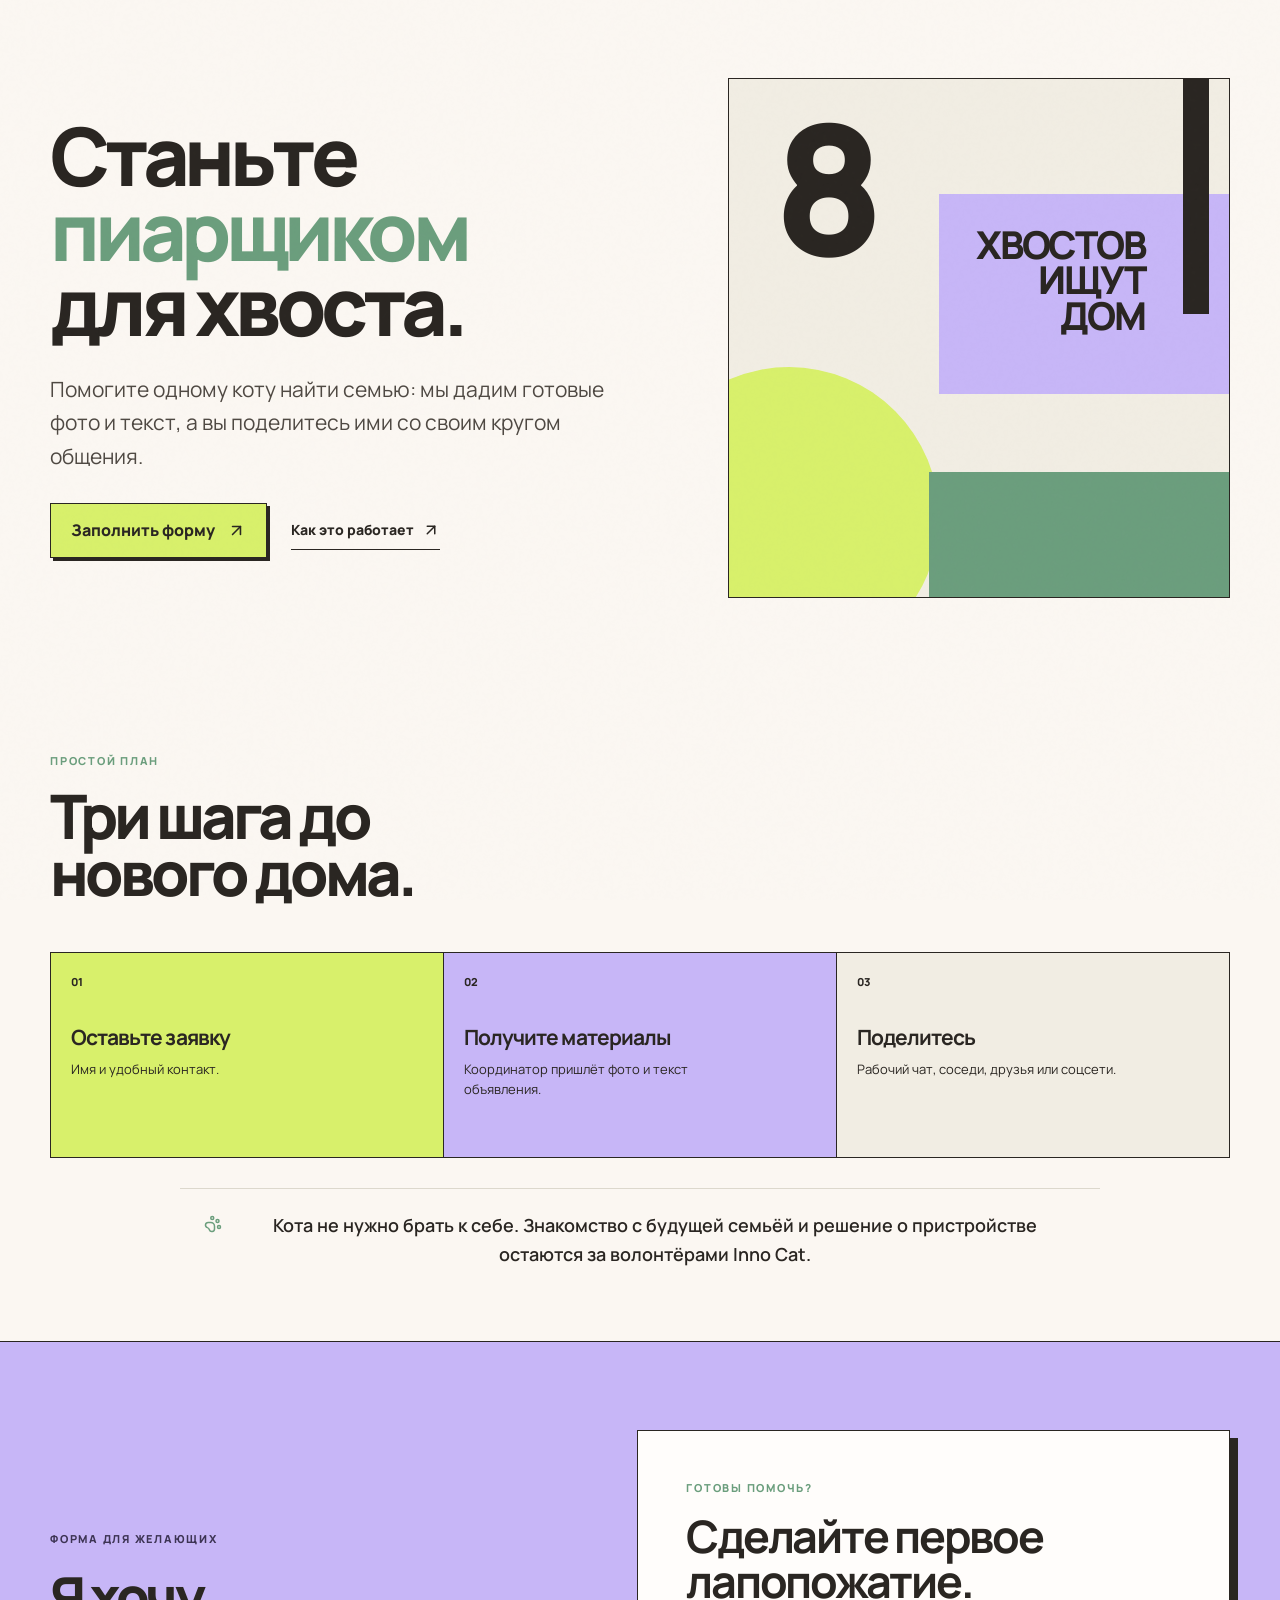
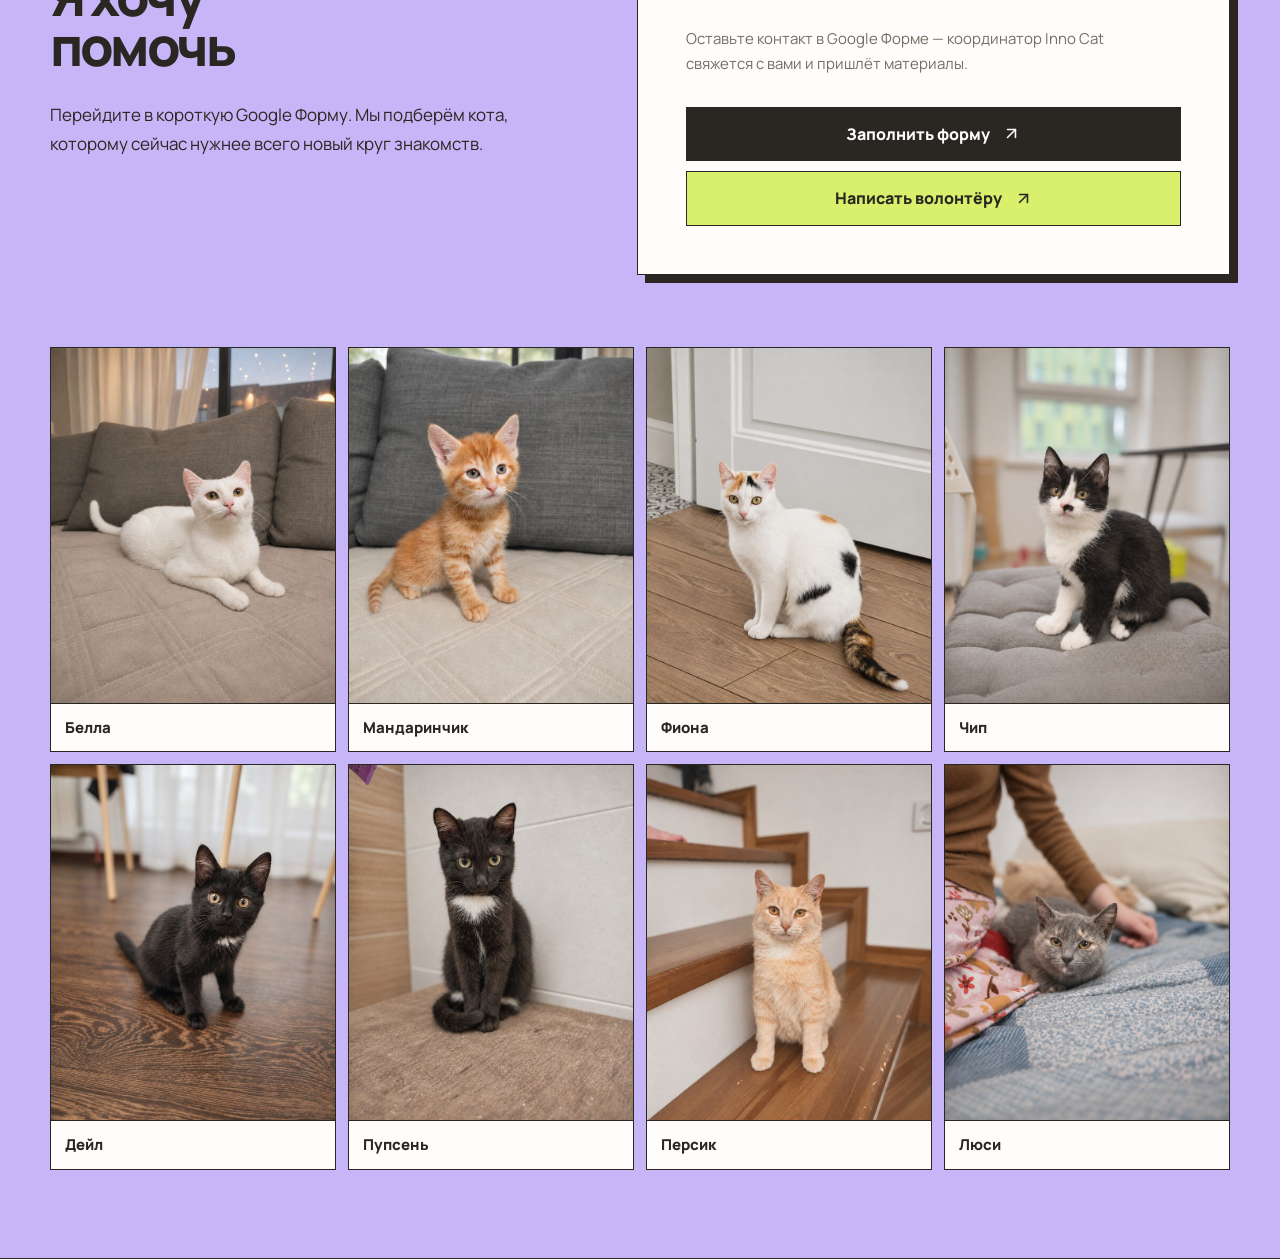
==== commit 3e0ac997: "Rename index (1).html to index.html" ====
--- a/index.html
+++ b/index.html
@@ -433,4 +433,4 @@
   html { scroll-behavior: auto; }
   .button { transition: none; }
 }
-</style></head><body><main id="top"><section class="hero page-shell"><div class="hero-copy"><h1>Станьте<br><em>пиарщиком</em><br>для хвоста.</h1><p class="hero-lead">Помогите одному коту найти семью: мы дадим готовые фото и текст, а вы поделитесь ими со своим кругом общения.</p><div class="hero-actions"><a class="button primary" href="https://forms.gle/XbxrjoUBpVDdA4SY6" target="_blank" rel="noopener noreferrer">Заполнить форму <svg xmlns="http://www.w3.org/2000/svg" width="19" height="19" viewbox="0 0 24 24" fill="none" stroke="currentColor" stroke-width="2" stroke-linecap="round" stroke-linejoin="round" class="lucide lucide-arrow-up-right" aria-hidden="true"><path d="M7 7h10v10"></path><path d="M7 17 17 7"></path></svg></a><a class="text-link" href="#how">Как это работает <svg xmlns="http://www.w3.org/2000/svg" width="18" height="18" viewbox="0 0 24 24" fill="none" stroke="currentColor" stroke-width="2" stroke-linecap="round" stroke-linejoin="round" class="lucide lucide-arrow-up-right" aria-hidden="true"><path d="M7 7h10v10"></path><path d="M7 17 17 7"></path></svg></a></div></div><div class="bauhaus-poster" aria-hidden="true"><div class="poster-number">8</div><div class="poster-label">ХВОСТОВ<br>ИЩУТ<br>ДОМ</div><div class="shape circle"></div><div class="shape lavender"></div><div class="shape sage"></div><div class="shape black"></div></div></section><section class="how page-shell" id="how"><div class="section-heading"><div><p class="kicker">ПРОСТОЙ ПЛАН</p><h2>Три шага до<br>нового дома.</h2></div></div><div class="steps"><article><span>01</span><h3>Оставьте заявку</h3><p>Имя и удобный контакт.</p></article><article><span>02</span><h3>Получите материалы</h3><p>Координатор пришлёт фото и текст объявления.</p></article><article><span>03</span><h3>Поделитесь</h3><p>Рабочий чат, соседи, друзья или соцсети.</p></article></div><p class="calm-note"><svg xmlns="http://www.w3.org/2000/svg" width="18" height="18" viewbox="0 0 24 24" fill="none" stroke="currentColor" stroke-width="2" stroke-linecap="round" stroke-linejoin="round" class="lucide lucide-paw-print" aria-hidden="true"><circle cx="11" cy="4" r="2"></circle><circle cx="18" cy="8" r="2"></circle><circle cx="20" cy="16" r="2"></circle><path d="M9 10a5 5 0 0 1 5 5v3.5a3.5 3.5 0 0 1-6.84 1.045Q6.52 17.48 4.46 16.84A3.5 3.5 0 0 1 5.5 10Z"></path></svg> Кота не нужно брать к себе. Знакомство с будущей семьёй и решение о пристройстве остаются за волонтёрами Inno Cat.</p></section><section class="signup" id="form"><div class="page-shell signup-layout"><div class="signup-grid"><div class="signup-copy"><p class="kicker">ФОРМА ДЛЯ ЖЕЛАЮЩИХ</p><h2>Я хочу<br>помочь</h2><p>Перейдите в короткую Google Форму. Мы подберём кота, которому сейчас нужнее всего новый круг знакомств.</p></div><div class="contact-card"><p class="kicker">ГОТОВЫ ПОМОЧЬ?</p><h3>Сделайте первое лапопожатие.</h3><p>Оставьте контакт в Google Форме — координатор Inno Cat свяжется с вами и пришлёт материалы.</p><div class="contact-actions"><a class="button submit" href="https://forms.gle/XbxrjoUBpVDdA4SY6" target="_blank" rel="noopener noreferrer">Заполнить форму <svg xmlns="http://www.w3.org/2000/svg" width="19" height="19" viewbox="0 0 24 24" fill="none" stroke="currentColor" stroke-width="2" stroke-linecap="round" stroke-linejoin="round" class="lucide lucide-arrow-up-right" aria-hidden="true"><path d="M7 7h10v10"></path><path d="M7 17 17 7"></path></svg></a><a class="button volunteer" href="https://t.me/inno_cat?direct" target="_blank" rel="noopener noreferrer">Написать волонтёру <svg xmlns="http://www.w3.org/2000/svg" width="19" height="19" viewbox="0 0 24 24" fill="none" stroke="currentColor" stroke-width="2" stroke-linecap="round" stroke-linejoin="round" class="lucide lucide-arrow-up-right" aria-hidden="true"><path d="M7 7h10v10"></path><path d="M7 17 17 7"></path></svg></a></div></div></div><div class="cat-photo-grid" aria-label="Коты, которым нужна помощь"><figure class="cat-photo-card"><img src="[data-uri]" width="720" height="900" alt="Белла" decoding="async"><figcaption>Белла</figcaption></figure><figure class="cat-photo-card"><img src="[data-uri]" width="720" height="900" alt="Мандаринчик" decoding="async"><figcaption>Мандаринчик</figcaption></figure><figure class="cat-photo-card"><img src="[data-uri]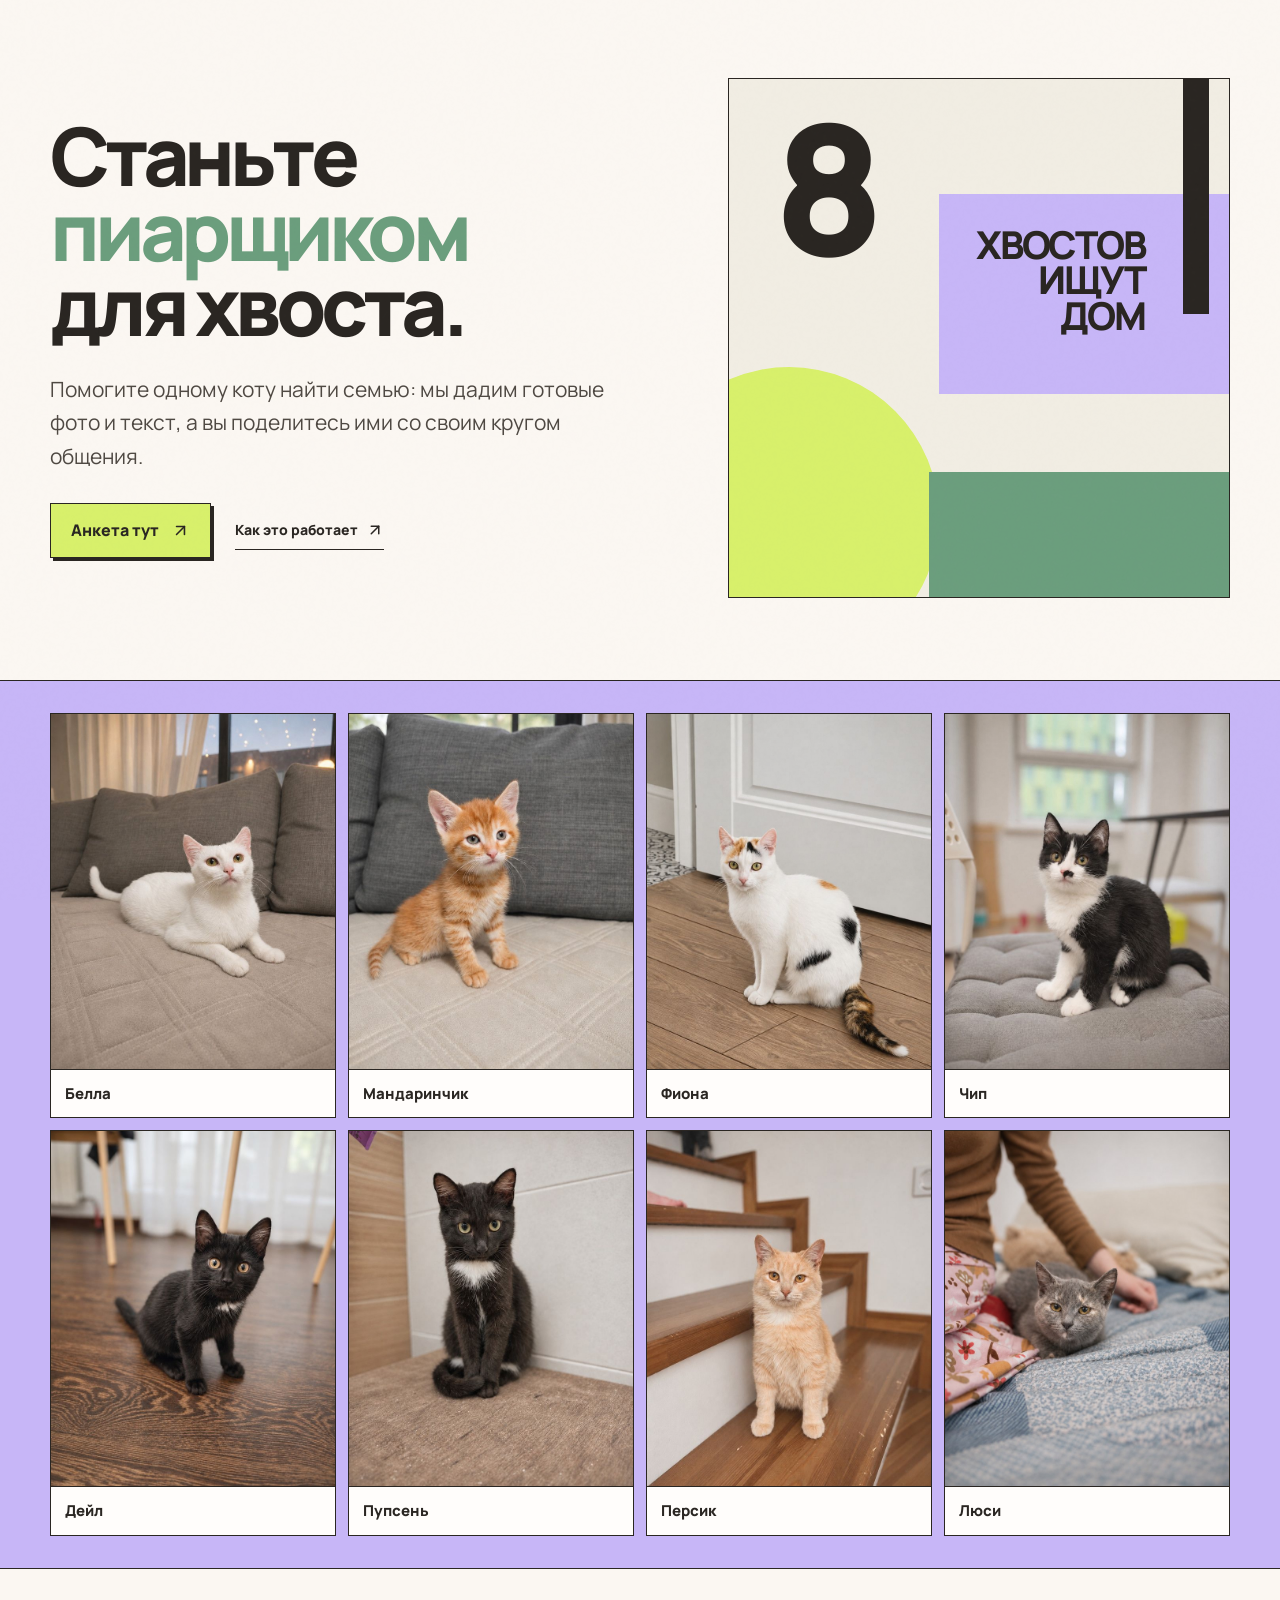
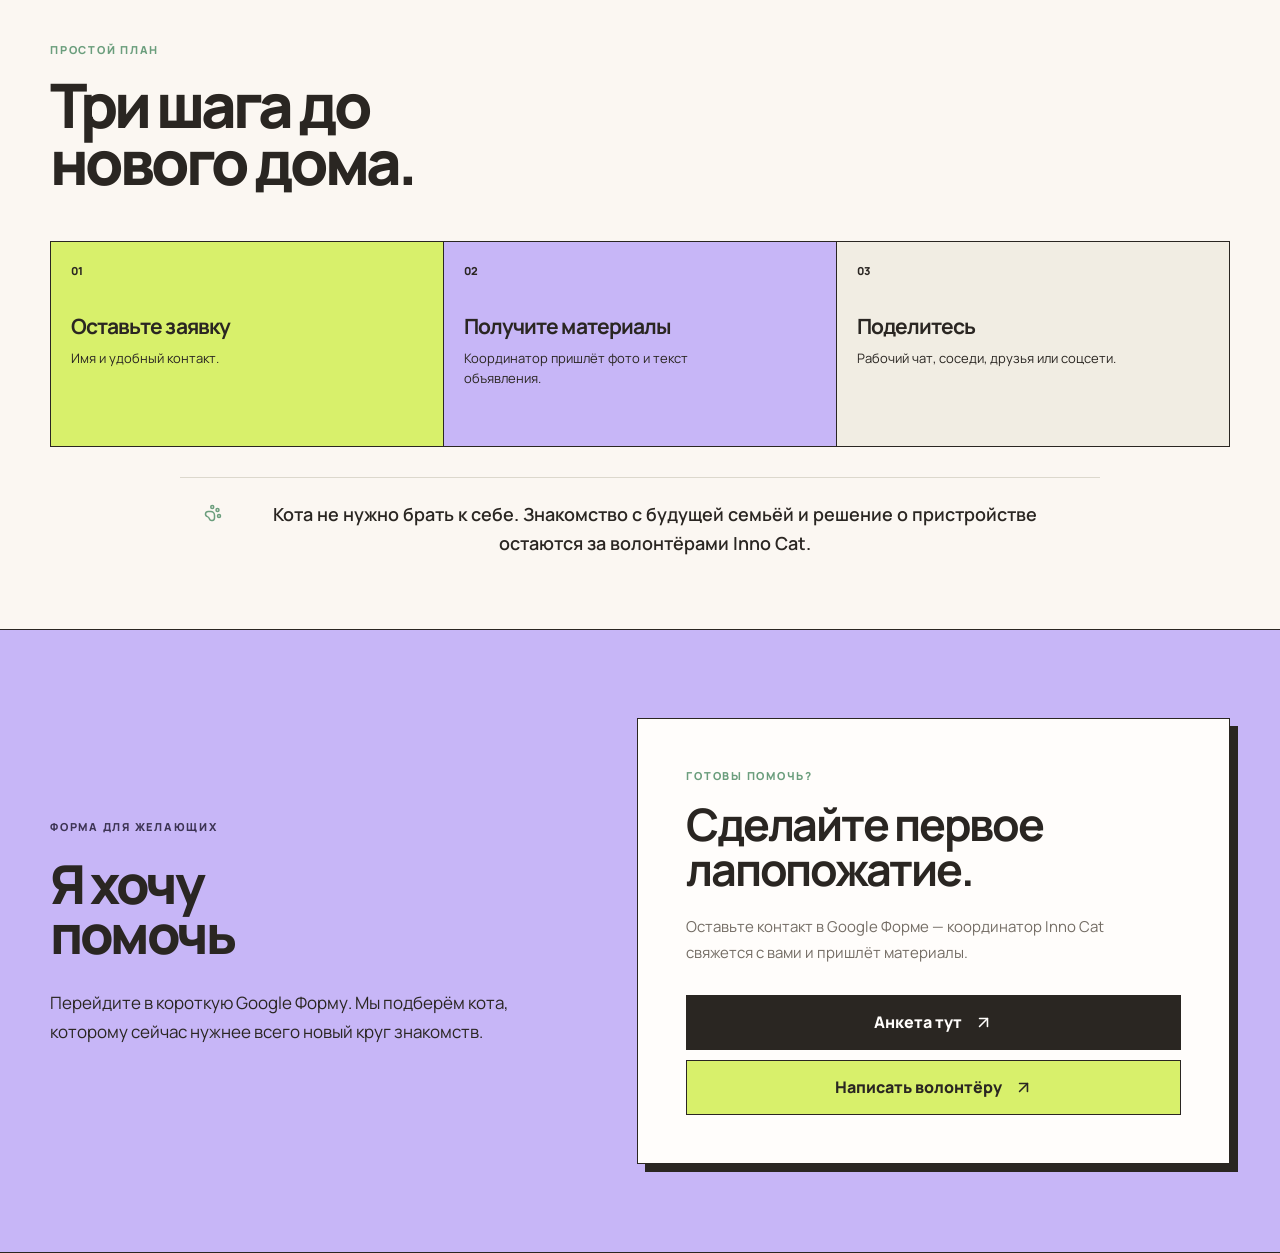
==== commit 0ba31bb8: "Add files via upload" ====
--- a/index.html
+++ b/index.html
@@ -1,5 +1,5 @@
 <!doctype html>
-<html lang="ru"><head><meta charset="utf-8"><meta name="viewport" content="width=device-width, initial-scale=1"><title>Станьте пиарщиком для хвоста · Inno Cat</title><meta name="description" content="Помогите одному из восьми хвостов найти дом: Inno Cat даст готовые материалы, а вы поделитесь ими со своим кругом общения."><meta property="og:title" content="8 хвостов ищут дом · Inno Cat"><meta property="og:description" content="Станьте их пиарщиком: фото и текст — с нас, новые круги общения — с вас."><meta property="og:url" content="https://pr.innocats.ru/"><meta property="og:site_name" content="Inno Cat"><meta property="og:type" content="website"><meta property="og:locale" content="ru_RU"><meta property="og:image" content="https://pr.innocats.ru/og.png"><meta property="og:image:width" content="1200"><meta property="og:image:height" content="630"><meta property="og:image:alt" content="8 хвостов ищут дом — станьте их пиарщиком"><meta name="twitter:card" content="summary_large_image"><meta name="twitter:title" content="8 хвостов ищут дом · Inno Cat"><meta name="twitter:description" content="Станьте их пиарщиком."><meta name="twitter:image" content="https://pr.innocats.ru/og.png"><link rel="icon" href="[data-uri]"><link rel="canonical" href="https://pr.innocats.ru/"><style>/* cyrillic-ext */
+<html lang="ru"><head><meta charset="utf-8"><meta name="viewport" content="width=device-width, initial-scale=1"><title>Станьте пиарщиком для хвоста · Inno Cat</title><meta name="description" content="Помогите одному из восьми хвостов найти дом: Inno Cat даст готовые материалы, а вы поделитесь ими со своим кругом общения."><meta property="og:title" content="8 хвостов ищут дом · Inno Cat"><meta property="og:description" content="Станьте их пиарщиком: фото и текст — с нас, новые круги общения — с вас."><meta property="og:url" content="https://pr.innocats.ru/"><meta property="og:site_name" content="Inno Cat"><meta property="og:type" content="website"><meta property="og:locale" content="ru_RU"><meta name="twitter:card" content="summary"><meta name="twitter:title" content="8 хвостов ищут дом · Inno Cat"><meta name="twitter:description" content="Станьте их пиарщиком."><link rel="icon" href="[data-uri]"><link rel="canonical" href="https://pr.innocats.ru/"><style>/* cyrillic-ext */
 @font-face {
   font-family: 'Manrope';
   font-style: normal;
@@ -372,7 +372,8 @@
 .signup-copy .kicker { color: #3d3454; }
 .signup h2 { margin-bottom: 30px; font-size: clamp(42px, 4.2vw, 56px); }
 .signup-copy > p:not(.kicker) { max-width: 470px; font-size: 17px; line-height: 1.7; }
-.cat-photo-grid { margin-top: 72px; display: grid; grid-template-columns: repeat(4, 1fr); gap: 12px; }
+.cat-gallery { padding-block: 32px; background: var(--lavender); border-block: 1px solid var(--ink); }
+.cat-photo-grid { display: grid; grid-template-columns: repeat(4, 1fr); gap: 12px; }
 .cat-photo-card { margin: 0; border: 1px solid var(--ink); background: var(--white); }
 .cat-photo-card img { width: 100%; height: auto; aspect-ratio: 4 / 5; display: block; object-fit: cover; }
 .cat-photo-card figcaption { min-height: 48px; padding: 12px 14px; display: flex; align-items: center; border-top: 1px solid var(--ink); font-size: 15px; font-weight: 800; }
@@ -423,7 +424,8 @@
   .signup { padding-block: 70px; }
   .signup h2 { font-size: 42px; }
   .signup-copy > p:not(.kicker) { font-size: 15px; }
-  .cat-photo-grid { margin-top: 42px; grid-template-columns: repeat(2, 1fr); gap: 8px; }
+  .cat-gallery { padding-block: 16px; }
+  .cat-photo-grid { grid-template-columns: repeat(2, 1fr); gap: 8px; }
   .cat-photo-card figcaption { min-height: 42px; padding: 10px 12px; font-size: 14px; }
   .contact-card { padding: 28px 22px; box-shadow: 5px 5px 0 var(--ink); }
   .contact-card h3 { font-size: clamp(36px, 11vw, 42px); }
@@ -433,4 +435,4 @@
   html { scroll-behavior: auto; }
   .button { transition: none; }
 }
-</style></head><body><main id="top"><section class="hero page-shell"><div class="hero-copy"><h1>Станьте<br><em>пиарщиком</em><br>для хвоста.</h1><p class="hero-lead">Помогите одному коту найти семью: мы дадим готовые фото и текст, а вы поделитесь ими со своим кругом общения.</p><div class="hero-actions"><a class="button primary" href="https://forms.gle/XbxrjoUBpVDdA4SY6" target="_blank" rel="noopener noreferrer">Заполнить форму <svg xmlns="http://www.w3.org/2000/svg" width="19" height="19" viewbox="0 0 24 24" fill="none" stroke="currentColor" stroke-width="2" stroke-linecap="round" stroke-linejoin="round" class="lucide lucide-arrow-up-right" aria-hidden="true"><path d="M7 7h10v10"></path><path d="M7 17 17 7"></path></svg></a><a class="text-link" href="#how">Как это работает <svg xmlns="http://www.w3.org/2000/svg" width="18" height="18" viewbox="0 0 24 24" fill="none" stroke="currentColor" stroke-width="2" stroke-linecap="round" stroke-linejoin="round" class="lucide lucide-arrow-up-right" aria-hidden="true"><path d="M7 7h10v10"></path><path d="M7 17 17 7"></path></svg></a></div></div><div class="bauhaus-poster" aria-hidden="true"><div class="poster-number">8</div><div class="poster-label">ХВОСТОВ<br>ИЩУТ<br>ДОМ</div><div class="shape circle"></div><div class="shape lavender"></div><div class="shape sage"></div><div class="shape black"></div></div></section><section class="how page-shell" id="how"><div class="section-heading"><div><p class="kicker">ПРОСТОЙ ПЛАН</p><h2>Три шага до<br>нового дома.</h2></div></div><div class="steps"><article><span>01</span><h3>Оставьте заявку</h3><p>Имя и удобный контакт.</p></article><article><span>02</span><h3>Получите материалы</h3><p>Координатор пришлёт фото и текст объявления.</p></article><article><span>03</span><h3>Поделитесь</h3><p>Рабочий чат, соседи, друзья или соцсети.</p></article></div><p class="calm-note"><svg xmlns="http://www.w3.org/2000/svg" width="18" height="18" viewbox="0 0 24 24" fill="none" stroke="currentColor" stroke-width="2" stroke-linecap="round" stroke-linejoin="round" class="lucide lucide-paw-print" aria-hidden="true"><circle cx="11" cy="4" r="2"></circle><circle cx="18" cy="8" r="2"></circle><circle cx="20" cy="16" r="2"></circle><path d="M9 10a5 5 0 0 1 5 5v3.5a3.5 3.5 0 0 1-6.84 1.045Q6.52 17.48 4.46 16.84A3.5 3.5 0 0 1 5.5 10Z"></path></svg> Кота не нужно брать к себе. Знакомство с будущей семьёй и решение о пристройстве остаются за волонтёрами Inno Cat.</p></section><section class="signup" id="form"><div class="page-shell signup-layout"><div class="signup-grid"><div class="signup-copy"><p class="kicker">ФОРМА ДЛЯ ЖЕЛАЮЩИХ</p><h2>Я хочу<br>помочь</h2><p>Перейдите в короткую Google Форму. Мы подберём кота, которому сейчас нужнее всего новый круг знакомств.</p></div><div class="contact-card"><p class="kicker">ГОТОВЫ ПОМОЧЬ?</p><h3>Сделайте первое лапопожатие.</h3><p>Оставьте контакт в Google Форме — координатор Inno Cat свяжется с вами и пришлёт материалы.</p><div class="contact-actions"><a class="button submit" href="https://forms.gle/XbxrjoUBpVDdA4SY6" target="_blank" rel="noopener noreferrer">Заполнить форму <svg xmlns="http://www.w3.org/2000/svg" width="19" height="19" viewbox="0 0 24 24" fill="none" stroke="currentColor" stroke-width="2" stroke-linecap="round" stroke-linejoin="round" class="lucide lucide-arrow-up-right" aria-hidden="true"><path d="M7 7h10v10"></path><path d="M7 17 17 7"></path></svg></a><a class="button volunteer" href="https://t.me/inno_cat?direct" target="_blank" rel="noopener noreferrer">Написать волонтёру <svg xmlns="http://www.w3.org/2000/svg" width="19" height="19" viewbox="0 0 24 24" fill="none" stroke="currentColor" stroke-width="2" stroke-linecap="round" stroke-linejoin="round" class="lucide lucide-arrow-up-right" aria-hidden="true"><path d="M7 7h10v10"></path><path d="M7 17 17 7"></path></svg></a></div></div></div><div class="cat-photo-grid" aria-label="Коты, которым нужна помощь"><figure class="cat-photo-card"><img src="[data-uri]" width="720" height="900" alt="Белла" decoding="async"><figcaption>Белла</figcaption></figure><figure class="cat-photo-card"><img src="[data-uri]" width="720" height="900" alt="Мандаринчик" decoding="async"><figcaption>Мандаринчик</figcaption></figure><figure class="cat-photo-card"><img src="[data-uri]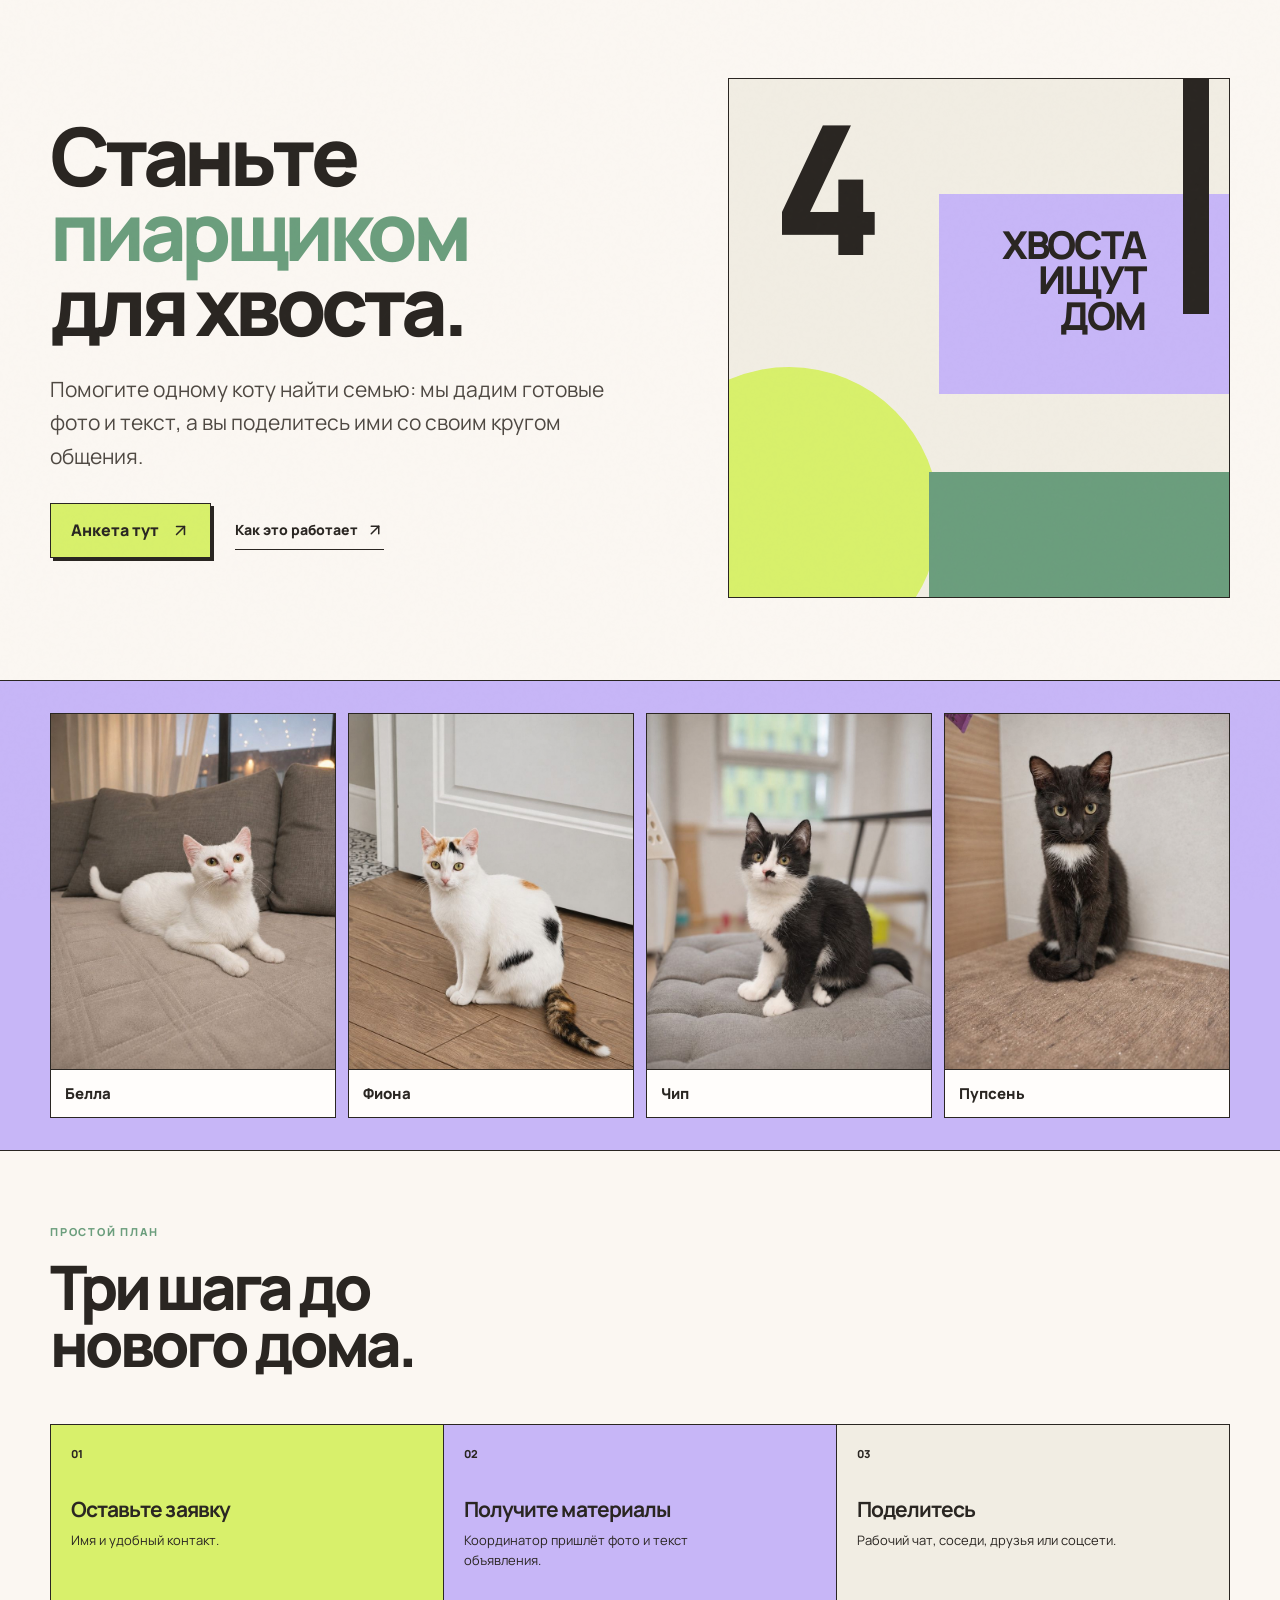
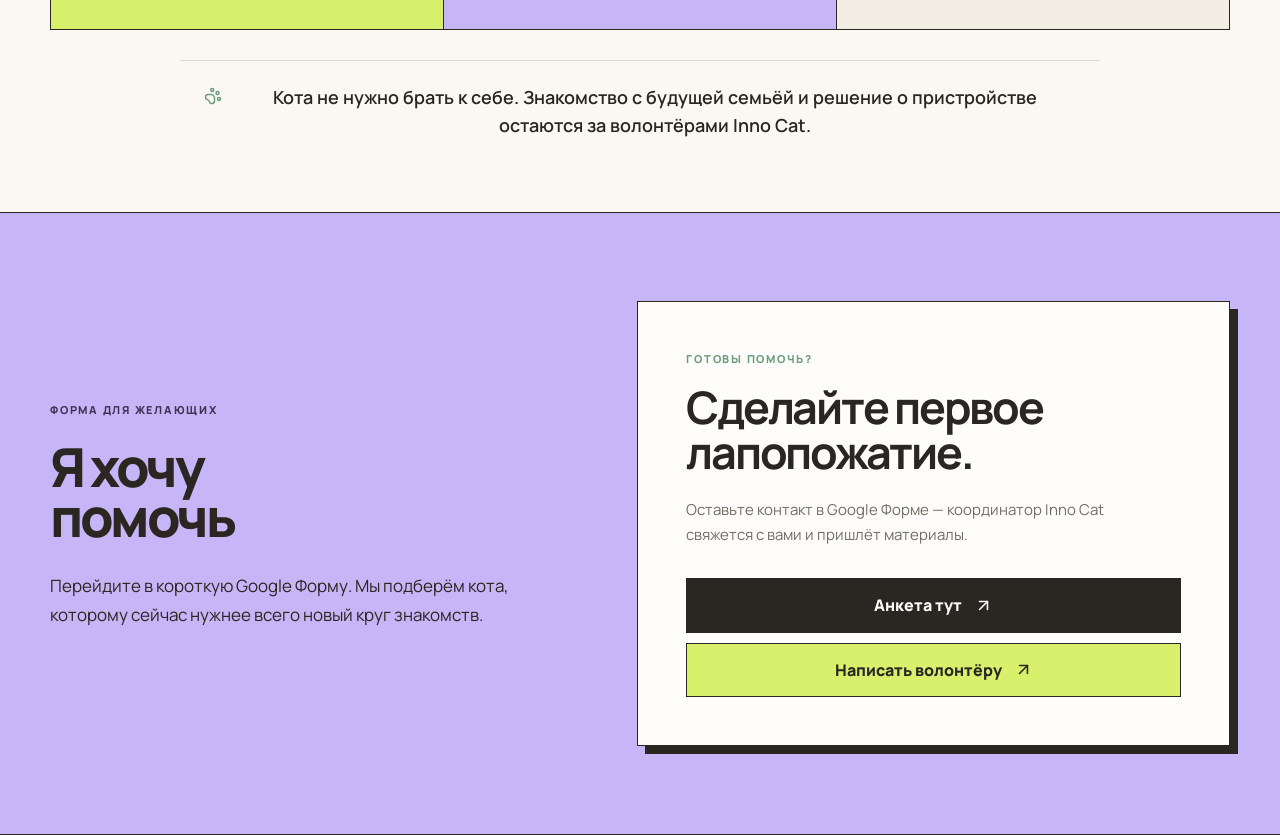
==== commit e32c5d67: "Add files via upload" ====
--- a/index.html
+++ b/index.html
@@ -1,5 +1,5 @@
 <!doctype html>
-<html lang="ru"><head><meta charset="utf-8"><meta name="viewport" content="width=device-width, initial-scale=1"><title>Станьте пиарщиком для хвоста · Inno Cat</title><meta name="description" content="Помогите одному из восьми хвостов найти дом: Inno Cat даст готовые материалы, а вы поделитесь ими со своим кругом общения."><meta property="og:title" content="8 хвостов ищут дом · Inno Cat"><meta property="og:description" content="Станьте их пиарщиком: фото и текст — с нас, новые круги общения — с вас."><meta property="og:url" content="https://pr.innocats.ru/"><meta property="og:site_name" content="Inno Cat"><meta property="og:type" content="website"><meta property="og:locale" content="ru_RU"><meta name="twitter:card" content="summary"><meta name="twitter:title" content="8 хвостов ищут дом · Inno Cat"><meta name="twitter:description" content="Станьте их пиарщиком."><link rel="icon" href="[data-uri]"><link rel="canonical" href="https://pr.innocats.ru/"><style>/* cyrillic-ext */
+<html lang="ru"><head><meta charset="utf-8"><meta name="viewport" content="width=device-width, initial-scale=1"><title>Станьте пиарщиком для хвоста · Inno Cat</title><meta name="description" content="Помогите одному из четырёх хвостов найти дом: Inno Cat даст готовые материалы, а вы поделитесь ими со своим кругом общения."><meta property="og:title" content="4 хвоста ищут дом · Inno Cat"><meta property="og:description" content="Станьте их пиарщиком: фото и текст — с нас, новые круги общения — с вас."><meta property="og:url" content="https://pr.innocats.ru/"><meta property="og:site_name" content="Inno Cat"><meta property="og:type" content="website"><meta property="og:locale" content="ru_RU"><meta name="twitter:card" content="summary"><meta name="twitter:title" content="4 хвоста ищут дом · Inno Cat"><meta name="twitter:description" content="Станьте их пиарщиком."><link rel="icon" href="[data-uri]"><link rel="canonical" href="https://pr.innocats.ru/"><style>/* cyrillic-ext */
 @font-face {
   font-family: 'Manrope';
   font-style: normal;
@@ -435,4 +435,4 @@
   html { scroll-behavior: auto; }
   .button { transition: none; }
 }
-</style></head><body><main id="top"><section class="hero page-shell"><div class="hero-copy"><h1>Станьте<br><em>пиарщиком</em><br>для хвоста.</h1><p class="hero-lead">Помогите одному коту найти семью: мы дадим готовые фото и текст, а вы поделитесь ими со своим кругом общения.</p><div class="hero-actions"><a class="button primary" href="https://forms.gle/XbxrjoUBpVDdA4SY6" target="_blank" rel="noopener noreferrer">Анкета тут <svg xmlns="http://www.w3.org/2000/svg" width="19" height="19" viewbox="0 0 24 24" fill="none" stroke="currentColor" stroke-width="2" stroke-linecap="round" stroke-linejoin="round" class="lucide lucide-arrow-up-right" aria-hidden="true"><path d="M7 7h10v10"></path><path d="M7 17 17 7"></path></svg></a><a class="text-link" href="#how">Как это работает <svg xmlns="http://www.w3.org/2000/svg" width="18" height="18" viewbox="0 0 24 24" fill="none" stroke="currentColor" stroke-width="2" stroke-linecap="round" stroke-linejoin="round" class="lucide lucide-arrow-up-right" aria-hidden="true"><path d="M7 7h10v10"></path><path d="M7 17 17 7"></path></svg></a></div></div><div class="bauhaus-poster" aria-hidden="true"><div class="poster-number">8</div><div class="poster-label">ХВОСТОВ<br>ИЩУТ<br>ДОМ</div><div class="shape circle"></div><div class="shape lavender"></div><div class="shape sage"></div><div class="shape black"></div></div></section><section class="cat-gallery"><div class="cat-photo-grid page-shell" aria-label="Коты, которым нужна помощь"><figure class="cat-photo-card"><img src="[data-uri]" width="720" height="900" alt="Белла" decoding="async"><figcaption>Белла</figcaption></figure><figure class="cat-photo-card"><img src="[data-uri]" width="720" height="900" alt="Мандаринчик" decoding="async"><figcaption>Мандаринчик</figcaption></figure><figure class="cat-photo-card"><img src="[data-uri]